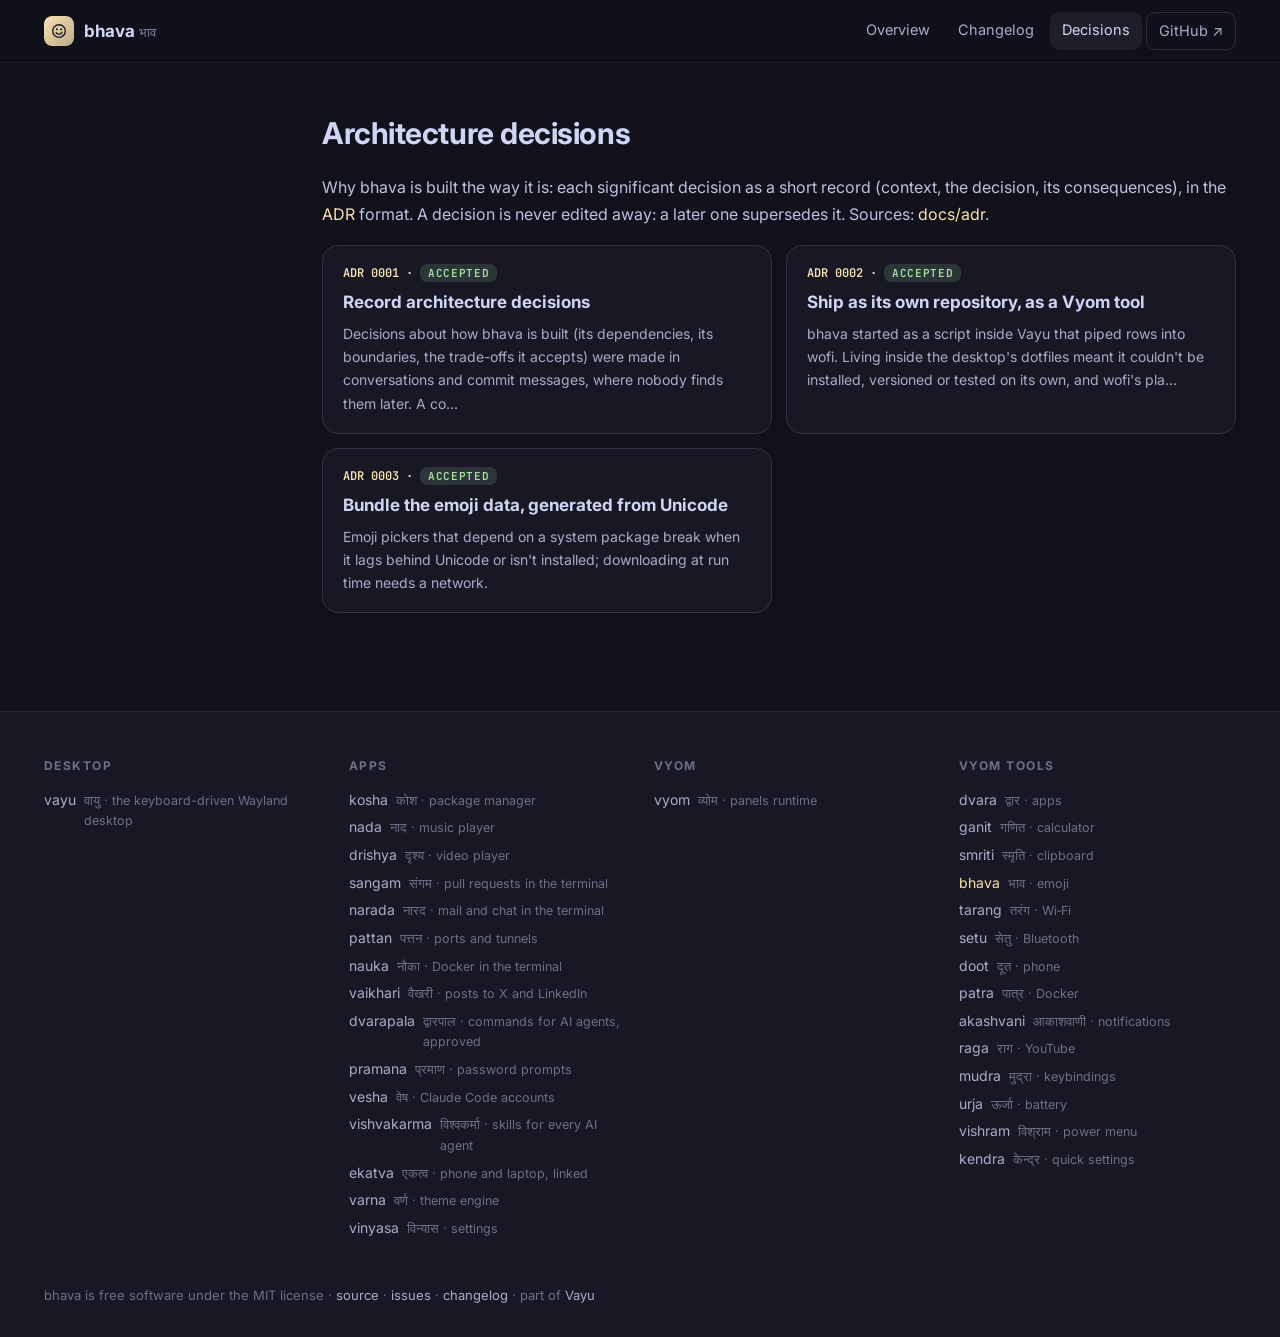
==== docs/adr/index.html @ 40c754b9 "New names for five tools: akashvani, vishvakarma, dvarapala, narada, vaikhari suchana is akashvani, " ====
<!doctype html>
<html lang="en">
<head>
<meta charset="utf-8">
<meta name="viewport" content="width=device-width, initial-scale=1">
<title>Decisions · bhava</title>
<meta name="description" content="Emoji picker: a grid with recents first, categories, skin tones, a big preview; types the emoji into the window you were in.">
<meta property="og:title" content="Decisions · bhava">
<meta property="og:description" content="Emoji picker: a grid with recents first, categories, skin tones, a big preview; types the emoji into the window you were in.">
<meta name="theme-color" content="#11111b">
<link rel="icon" href="../assets/logo.svg" type="image/svg+xml">
<link rel="preconnect" href="https://fonts.googleapis.com">
<link href="https://fonts.googleapis.com/css2?family=Inter:wght@400;500;600;700;800&family=JetBrains+Mono:wght@400;600&display=swap" rel="stylesheet">
<link rel="stylesheet" href="../assets/site.css">
<style>:root{--accent:#f9e2af;--glow:#f9e2af33}</style>
</head>
<body>
<header class="top"><div class="in">
<a class="brand" href="../index.html"><img src="../assets/logo.svg" alt=""><span>bhava <small>भाव</small></span></a>
<nav><a href="../index.html" class="">Overview</a><a href="../changelog.html" class="">Changelog</a><a href="../adr/index.html" class="on hide">Decisions</a><a class="gh" href="https://github.com/Theyashsawarkar/bhava">GitHub ↗</a></nav></div></header>

<div class="wrap"><aside class="toc"></aside><article>
<h2>Architecture decisions</h2><p>Why bhava is built the way it is: each significant decision as a short record (context, the decision, its consequences), in the <a href="https://cognitect.com/blog/2011/11/15/documenting-architecture-decisions">ADR</a> format. A decision is never edited away: a later one supersedes it. Sources: <a href="https://github.com/Theyashsawarkar/bhava/tree/main/docs/adr">docs/adr</a>.</p><div class="cards"><a class="card" href="0001-record-architecture-decisions.html"><div class="n">ADR 0001 · <span class="status accepted">Accepted</span></div><h3>Record architecture decisions</h3><p>Decisions about how bhava is built (its dependencies, its boundaries, the trade-offs it accepts) were made in conversations and commit messages, where nobody finds them later. A co…</p></a><a class="card" href="0002-own-repository-as-a-vyom-tool.html"><div class="n">ADR 0002 · <span class="status accepted">Accepted</span></div><h3>Ship as its own repository, as a Vyom tool</h3><p>bhava started as a script inside Vayu that piped rows into wofi. Living inside the desktop&#x27;s dotfiles meant it couldn&#x27;t be installed, versioned or tested on its own, and wofi&#x27;s pla…</p></a><a class="card" href="0003-bundled-emoji-data.html"><div class="n">ADR 0003 · <span class="status accepted">Accepted</span></div><h3>Bundle the emoji data, generated from Unicode</h3><p>Emoji pickers that depend on a system package break when it lags behind Unicode or isn&#x27;t installed; downloading at run time needs a network.</p></a></div>
</article></div>
<footer><div class="in"><div><h4>Desktop</h4><a href="https://theyashsawarkar.github.io/vayu/" class="">vayu <span>वायु · the keyboard-driven Wayland desktop</span></a></div><div><h4>Apps</h4><a href="https://theyashsawarkar.github.io/kosha/" class="">kosha <span>कोश · package manager</span></a><a href="https://theyashsawarkar.github.io/nada/" class="">nada <span>नाद · music player</span></a><a href="https://theyashsawarkar.github.io/drishya/" class="">drishya <span>दृश्य · video player</span></a><a href="https://theyashsawarkar.github.io/sangam/" class="">sangam <span>संगम · pull requests in the terminal</span></a><a href="https://theyashsawarkar.github.io/narada/" class="">narada <span>नारद · mail and chat in the terminal</span></a><a href="https://theyashsawarkar.github.io/pattan/" class="">pattan <span>पत्तन · ports and tunnels</span></a><a href="https://theyashsawarkar.github.io/nauka/" class="">nauka <span>नौका · Docker in the terminal</span></a><a href="https://theyashsawarkar.github.io/vaikhari/" class="">vaikhari <span>वैखरी · posts to X and LinkedIn</span></a><a href="https://theyashsawarkar.github.io/dvarapala/" class="">dvarapala <span>द्वारपाल · commands for AI agents, approved</span></a><a href="https://theyashsawarkar.github.io/pramana/" class="">pramana <span>प्रमाण · password prompts</span></a><a href="https://theyashsawarkar.github.io/vesha/" class="">vesha <span>वेष · Claude Code accounts</span></a><a href="https://theyashsawarkar.github.io/vishvakarma/" class="">vishvakarma <span>विश्वकर्मा · skills for every AI agent</span></a><a href="https://theyashsawarkar.github.io/ekatva/" class="">ekatva <span>एकत्व · phone and laptop, linked</span></a><a href="https://theyashsawarkar.github.io/varna/" class="">varna <span>वर्ण · theme engine</span></a><a href="https://theyashsawarkar.github.io/vinyasa/" class="">vinyasa <span>विन्यास · settings</span></a></div><div><h4>Vyom</h4><a href="https://theyashsawarkar.github.io/vyom/" class="">vyom <span>व्योम · panels runtime</span></a></div><div><h4>Vyom tools</h4><a href="https://theyashsawarkar.github.io/dvara/" class="">dvara <span>द्वार · apps</span></a><a href="https://theyashsawarkar.github.io/ganit/" class="">ganit <span>गणित · calculator</span></a><a href="https://theyashsawarkar.github.io/smriti/" class="">smriti <span>स्मृति · clipboard</span></a><a href="https://theyashsawarkar.github.io/bhava/" class="me">bhava <span>भाव · emoji</span></a><a href="https://theyashsawarkar.github.io/tarang/" class="">tarang <span>तरंग · Wi‑Fi</span></a><a href="https://theyashsawarkar.github.io/setu/" class="">setu <span>सेतु · Bluetooth</span></a><a href="https://theyashsawarkar.github.io/doot/" class="">doot <span>दूत · phone</span></a><a href="https://theyashsawarkar.github.io/patra/" class="">patra <span>पात्र · Docker</span></a><a href="https://theyashsawarkar.github.io/akashvani/" class="">akashvani <span>आकाशवाणी · notifications</span></a><a href="https://theyashsawarkar.github.io/raga/" class="">raga <span>राग · YouTube</span></a><a href="https://theyashsawarkar.github.io/mudra/" class="">mudra <span>मुद्रा · keybindings</span></a><a href="https://theyashsawarkar.github.io/urja/" class="">urja <span>ऊर्जा · battery</span></a><a href="https://theyashsawarkar.github.io/vishram/" class="">vishram <span>विश्राम · power menu</span></a><a href="https://theyashsawarkar.github.io/kendra/" class="">kendra <span>केन्द्र · quick settings</span></a></div></div>
<div class="bottom">bhava is free software under the MIT license · <a href="https://github.com/Theyashsawarkar/bhava">source</a> · <a href="https://github.com/Theyashsawarkar/bhava/issues">issues</a> · <a href="../changelog.html">changelog</a> · part of <a href="https://theyashsawarkar.github.io/vayu/">Vayu</a></div></footer>
<script>
document.querySelectorAll('pre.code').forEach(p=>{const b=document.createElement('button');b.className='copy';b.textContent='Copy';
b.onclick=()=>{navigator.clipboard.writeText(p.innerText.replace(/^Copy/,'')).then(()=>{b.textContent='Copied';setTimeout(()=>b.textContent='Copy',1200)})};p.appendChild(b)});
const links=[...document.querySelectorAll('.toc a')];if(links.length){const hs=links.map(a=>document.getElementById(a.hash.slice(1))).filter(Boolean);
const on=()=>{let cur=hs[0];for(const h of hs){if(h.getBoundingClientRect().top<120)cur=h}links.forEach(a=>a.classList.toggle('on',cur&&a.hash==='#'+cur.id))};
addEventListener('scroll',on,{passive:true});on()}
</script>
</body>
</html>
---- docs/assets/site.css ----
:root{--crust:#11111b;--mantle:#181825;--base:#1e1e2e;--s0:#313244;--s1:#45475a;--ov0:#6c7086;--ov1:#7f849c;
--sub0:#a6adc8;--sub1:#bac2de;--text:#cdd6f4;--mauve:#cba6f7;--green:#a6e3a1;--peach:#fab387;--red:#f38ba8;--blue:#89b4fa;
--ui:"Inter","Segoe UI",system-ui,sans-serif;--mono:"JetBrains Mono","JetBrainsMono Nerd Font",ui-monospace,monospace}
*{box-sizing:border-box}html{scroll-behavior:smooth;scroll-padding-top:76px}
body{margin:0;background:var(--crust);color:var(--text);font:16px/1.65 var(--ui);-webkit-font-smoothing:antialiased}
a{color:var(--accent);text-decoration:none}a:hover{text-decoration:underline}
code{font:.86em var(--mono);background:rgba(255,255,255,.06);border:1px solid rgba(255,255,255,.07);padding:.12em .4em;border-radius:6px;color:var(--sub1)}
img{max-width:100%;height:auto}
/* nav */
.top{position:sticky;top:0;z-index:20;backdrop-filter:blur(18px) saturate(1.4);-webkit-backdrop-filter:blur(18px) saturate(1.4);
background:rgba(17,17,27,.72);border-bottom:1px solid rgba(255,255,255,.06)}
.top .in{max-width:1240px;margin:0 auto;padding:12px 24px;display:flex;align-items:center;gap:22px}
.brand{display:flex;align-items:center;gap:10px;font-weight:700;font-size:17px;color:var(--text)}
.brand img{width:30px;height:30px;border-radius:8px}.brand small{font-weight:500;color:var(--ov1);font-size:13px}
.top nav{display:flex;gap:4px;margin-left:auto;flex-wrap:wrap}
.top nav a{color:var(--sub0);padding:6px 12px;border-radius:9px;font-size:14.5px}
.top nav a:hover,.top nav a.on{background:rgba(255,255,255,.06);color:var(--text);text-decoration:none}
.top nav a.gh{border:1px solid rgba(255,255,255,.12)}
/* hero */
.hero{position:relative;overflow:hidden;border-bottom:1px solid rgba(255,255,255,.05)}
.hero:before{content:"";position:absolute;inset:-40% -10% auto;height:640px;
background:radial-gradient(600px 300px at 20% 30%,var(--glow),transparent 70%),radial-gradient(500px 300px at 85% 10%,rgba(137,180,250,.18),transparent 70%);pointer-events:none}
.hero .in{position:relative;max-width:1240px;margin:0 auto;padding:72px 24px 56px;display:grid;grid-template-columns:minmax(0,1fr) auto;gap:40px;align-items:center}
.eyebrow{font:600 13px var(--mono);letter-spacing:.14em;text-transform:uppercase;color:var(--accent)}
.hero h1{font-size:clamp(40px,6vw,64px);line-height:1.04;margin:12px 0 6px;letter-spacing:-.03em}
.hero .sa{font-size:22px;color:var(--accent);margin-bottom:18px}.hero .sa span{color:var(--ov1)}
.hero p.lead{font-size:19px;color:var(--sub0);max-width:720px;margin:0 0 26px}
.cta{display:flex;gap:10px;flex-wrap:wrap}
.btn{display:inline-flex;align-items:center;gap:8px;padding:11px 18px;border-radius:12px;font-weight:600;font-size:15px;border:1px solid rgba(255,255,255,.12);color:var(--text);background:rgba(255,255,255,.04)}
.btn:hover{text-decoration:none;background:rgba(255,255,255,.08)}
.btn.primary{background:var(--accent);color:var(--crust);border-color:transparent}.btn.primary:hover{filter:brightness(1.06)}
.hero .logo{width:180px;height:180px;filter:drop-shadow(0 24px 48px var(--glow))}
.meta{display:flex;gap:18px;flex-wrap:wrap;margin-top:22px;color:var(--ov1);font-size:14px}.meta b{color:var(--sub1);font-weight:600}
/* layout */
.wrap{max-width:1240px;margin:0 auto;padding:40px 24px 80px;display:grid;grid-template-columns:230px minmax(0,1fr);gap:48px}
.toc{position:sticky;top:84px;align-self:start;max-height:calc(100vh - 100px);overflow:auto;font-size:14px;padding-right:6px}
.toc b{display:block;font-size:11.5px;letter-spacing:.12em;text-transform:uppercase;color:var(--ov0);margin:0 0 10px}
.toc a{display:block;color:var(--sub0);padding:4px 10px;border-left:2px solid var(--s0)}
.toc a.l3{padding-left:22px;font-size:13px;color:var(--ov1)}
.toc a:hover,.toc a.on{color:var(--text);border-left-color:var(--accent);text-decoration:none}
article{min-width:0}
article h2{font-size:30px;letter-spacing:-.015em;margin:56px 0 14px;padding-top:6px}
article h2:first-child{margin-top:0}
article h3{font-size:20px;margin:34px 0 10px}article h4{font-size:16px;margin:24px 0 8px;color:var(--sub1)}
article p,article li{color:var(--sub1)}
article .anchor{opacity:0;margin-left:-22px;width:22px;display:inline-block;color:var(--ov0)}
article h2:hover .anchor,article h3:hover .anchor{opacity:1;text-decoration:none}
article ul,article ol{padding-left:22px}article li{margin:5px 0}
article img{border-radius:14px;border:1px solid rgba(255,255,255,.07)}
article p[align=center]{text-align:center}article p[align=center] img{margin:6px 0}
article blockquote{margin:22px 0;padding:14px 20px;border-left:3px solid var(--accent);background:rgba(255,255,255,.03);border-radius:0 12px 12px 0}
article blockquote p{margin:0;color:var(--sub0);font-style:italic}
pre.code{position:relative;background:var(--mantle);border:1px solid var(--s0);border-radius:14px;padding:16px 18px;overflow:auto;font:13.5px/1.6 var(--mono);color:var(--sub1)}
pre.code code{background:none;border:0;padding:0;font-size:inherit;color:inherit}
pre.code .copy{position:absolute;top:8px;right:8px;font:600 11px var(--ui);padding:4px 9px;border-radius:7px;border:1px solid var(--s1);background:var(--base);color:var(--sub0);cursor:pointer;opacity:0;transition:.15s}
pre.code:hover .copy{opacity:1}
.table{overflow:auto;margin:16px 0;border:1px solid var(--s0);border-radius:14px}
table{border-collapse:collapse;width:100%;font-size:14.5px}
th{text-align:left;background:var(--mantle);color:var(--sub1);font-weight:600;padding:10px 14px;border-bottom:1px solid var(--s0)}
td{padding:9px 14px;border-bottom:1px solid rgba(49,50,68,.6);color:var(--sub1);vertical-align:top}tr:last-child td{border-bottom:0}
td code{white-space:nowrap}
/* changelog */
.release{position:relative;padding:0 0 8px 28px;border-left:2px solid var(--s0);margin-left:6px}
.release:before{content:"";position:absolute;left:-7px;top:10px;width:12px;height:12px;border-radius:50%;background:var(--accent);box-shadow:0 0 0 4px var(--crust)}
.release h2{margin-top:0;font-size:24px}.release h2 .date{font:500 14px var(--mono);color:var(--ov1);margin-left:10px}
.release .tag{font:600 12px var(--mono);padding:2px 8px;border-radius:7px;background:rgba(255,255,255,.06);color:var(--accent);margin-left:8px;vertical-align:3px}
/* adr */
.cards{display:grid;grid-template-columns:repeat(auto-fill,minmax(300px,1fr));gap:14px;margin:18px 0}
.card{display:block;background:var(--mantle);border:1px solid var(--s0);border-radius:16px;padding:18px 20px;color:var(--text)}
.card:hover{border-color:var(--accent);text-decoration:none;transform:translateY(-1px)}
.card .n{font:600 12px var(--mono);color:var(--accent)}.card h3{margin:6px 0 6px;font-size:17px}.card p{margin:0;color:var(--sub0);font-size:14px}
.status{display:inline-block;font:600 11px var(--mono);padding:2px 8px;border-radius:7px;background:rgba(166,227,161,.14);color:var(--green);text-transform:uppercase;letter-spacing:.06em}
.status.superseded,.status.deprecated{background:rgba(250,179,135,.14);color:var(--peach)}.status.proposed{background:rgba(137,180,250,.14);color:var(--blue)}
/* footer */
footer{border-top:1px solid rgba(255,255,255,.06);background:var(--mantle)}
footer .in{max-width:1240px;margin:0 auto;padding:44px 24px;display:grid;grid-template-columns:repeat(auto-fit,minmax(200px,1fr));gap:28px}
footer h4{margin:0 0 10px;font-size:12px;letter-spacing:.12em;text-transform:uppercase;color:var(--ov0)}
footer a{display:flex;gap:8px;align-items:baseline;color:var(--sub0);font-size:14px;padding:2px 0}footer a span{color:var(--ov0);font-size:12.5px}
footer a.me{color:var(--accent)}
footer .bottom{max-width:1240px;margin:0 auto;padding:0 24px 30px;color:var(--ov0);font-size:13px}
footer .bottom a{display:inline;padding:0;font-size:13px}
@media(max-width:900px){.wrap{grid-template-columns:1fr}.toc{display:none}.hero .in{grid-template-columns:1fr}.hero .logo{width:110px;height:110px;order:-1}
.top nav a:not(.gh){padding:6px 8px}}
@media(max-width:560px){.top nav a.hide{display:none}.hero .in{padding:44px 16px 36px}.wrap{padding:28px 16px 60px}}
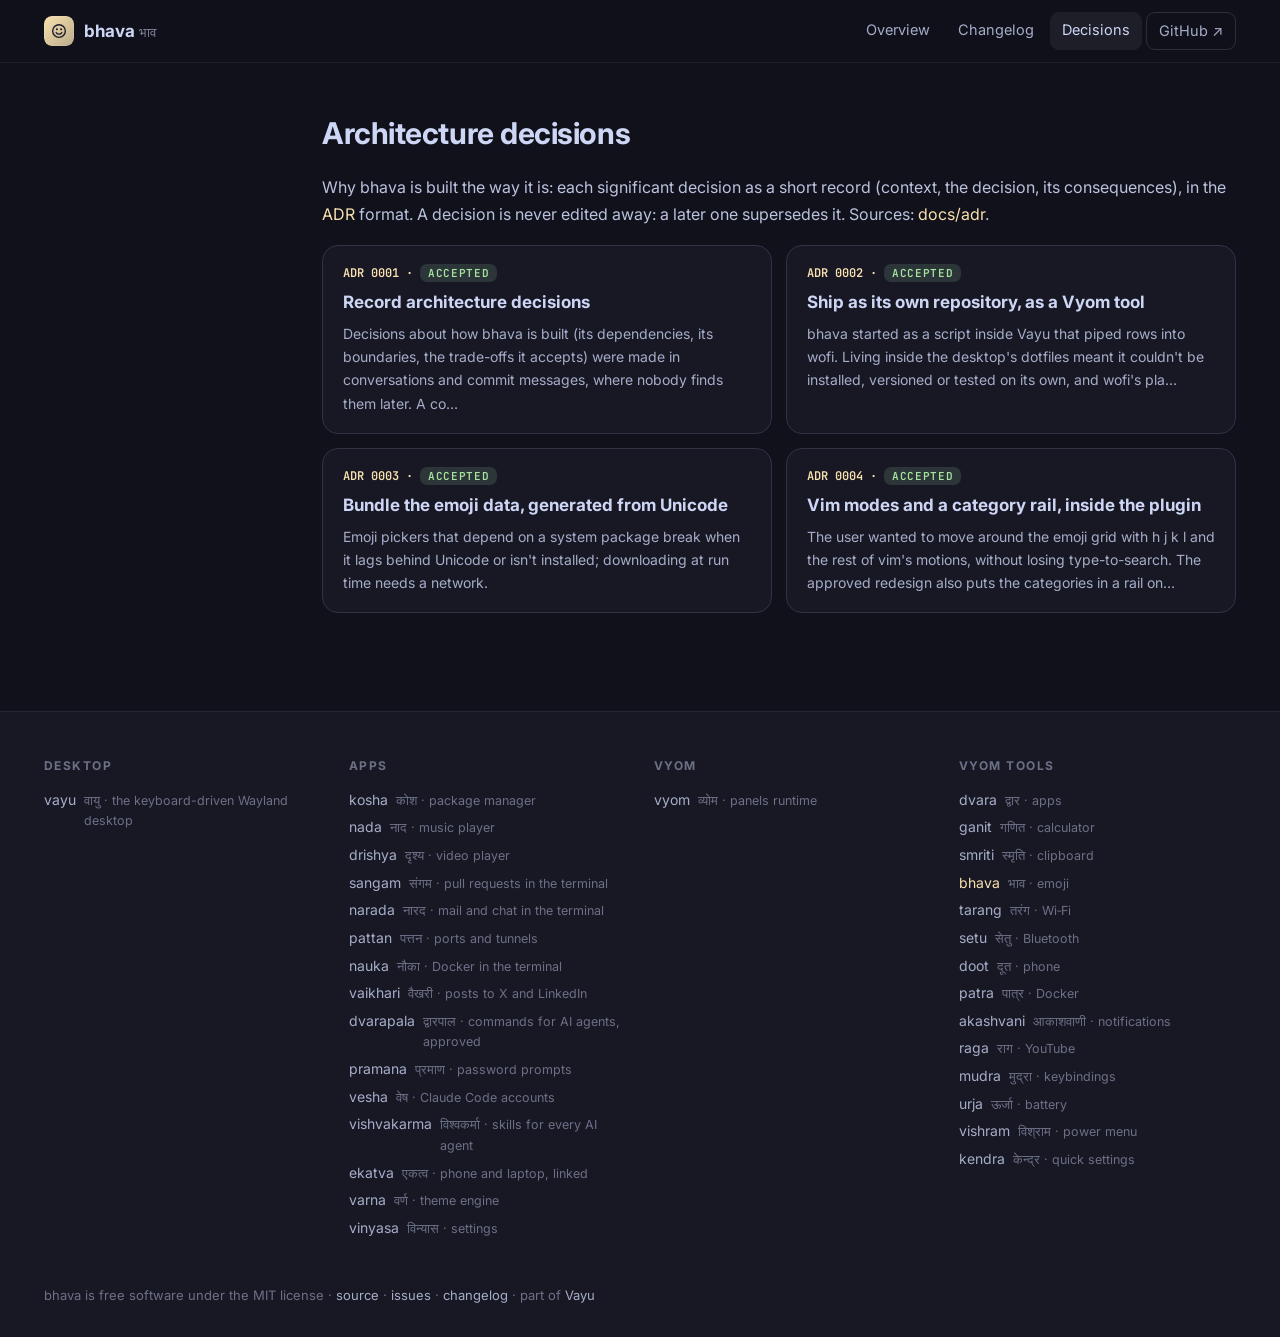
==== commit a6ad1ce7: "v0.3.0: vim modes, a category rail, skin tone per emoji INSERT types into the search; Esc goes to NO" ====
--- a/docs/adr/index.html
+++ b/docs/adr/index.html
@@ -4,9 +4,9 @@
 <meta charset="utf-8">
 <meta name="viewport" content="width=device-width, initial-scale=1">
 <title>Decisions · bhava</title>
-<meta name="description" content="Emoji picker: a grid with recents first, categories, skin tones, a big preview; types the emoji into the window you were in.">
+<meta name="description" content="Emoji picker: a grid with recents first, a category rail, skin tones per emoji, a big preview and vim keys; types the emoji into the window you were in.">
 <meta property="og:title" content="Decisions · bhava">
-<meta property="og:description" content="Emoji picker: a grid with recents first, categories, skin tones, a big preview; types the emoji into the window you were in.">
+<meta property="og:description" content="Emoji picker: a grid with recents first, a category rail, skin tones per emoji, a big preview and vim keys; types the emoji into the window you were in.">
 <meta name="theme-color" content="#11111b">
 <link rel="icon" href="../assets/logo.svg" type="image/svg+xml">
 <link rel="preconnect" href="https://fonts.googleapis.com">
@@ -20,7 +20,7 @@
 <nav><a href="../index.html" class="">Overview</a><a href="../changelog.html" class="">Changelog</a><a href="../adr/index.html" class="on hide">Decisions</a><a class="gh" href="https://github.com/Theyashsawarkar/bhava">GitHub ↗</a></nav></div></header>
 
 <div class="wrap"><aside class="toc"></aside><article>
-<h2>Architecture decisions</h2><p>Why bhava is built the way it is: each significant decision as a short record (context, the decision, its consequences), in the <a href="https://cognitect.com/blog/2011/11/15/documenting-architecture-decisions">ADR</a> format. A decision is never edited away: a later one supersedes it. Sources: <a href="https://github.com/Theyashsawarkar/bhava/tree/main/docs/adr">docs/adr</a>.</p><div class="cards"><a class="card" href="0001-record-architecture-decisions.html"><div class="n">ADR 0001 · <span class="status accepted">Accepted</span></div><h3>Record architecture decisions</h3><p>Decisions about how bhava is built (its dependencies, its boundaries, the trade-offs it accepts) were made in conversations and commit messages, where nobody finds them later. A co…</p></a><a class="card" href="0002-own-repository-as-a-vyom-tool.html"><div class="n">ADR 0002 · <span class="status accepted">Accepted</span></div><h3>Ship as its own repository, as a Vyom tool</h3><p>bhava started as a script inside Vayu that piped rows into wofi. Living inside the desktop&#x27;s dotfiles meant it couldn&#x27;t be installed, versioned or tested on its own, and wofi&#x27;s pla…</p></a><a class="card" href="0003-bundled-emoji-data.html"><div class="n">ADR 0003 · <span class="status accepted">Accepted</span></div><h3>Bundle the emoji data, generated from Unicode</h3><p>Emoji pickers that depend on a system package break when it lags behind Unicode or isn&#x27;t installed; downloading at run time needs a network.</p></a></div>
+<h2>Architecture decisions</h2><p>Why bhava is built the way it is: each significant decision as a short record (context, the decision, its consequences), in the <a href="https://cognitect.com/blog/2011/11/15/documenting-architecture-decisions">ADR</a> format. A decision is never edited away: a later one supersedes it. Sources: <a href="https://github.com/Theyashsawarkar/bhava/tree/main/docs/adr">docs/adr</a>.</p><div class="cards"><a class="card" href="0001-record-architecture-decisions.html"><div class="n">ADR 0001 · <span class="status accepted">Accepted</span></div><h3>Record architecture decisions</h3><p>Decisions about how bhava is built (its dependencies, its boundaries, the trade-offs it accepts) were made in conversations and commit messages, where nobody finds them later. A co…</p></a><a class="card" href="0002-own-repository-as-a-vyom-tool.html"><div class="n">ADR 0002 · <span class="status accepted">Accepted</span></div><h3>Ship as its own repository, as a Vyom tool</h3><p>bhava started as a script inside Vayu that piped rows into wofi. Living inside the desktop&#x27;s dotfiles meant it couldn&#x27;t be installed, versioned or tested on its own, and wofi&#x27;s pla…</p></a><a class="card" href="0003-bundled-emoji-data.html"><div class="n">ADR 0003 · <span class="status accepted">Accepted</span></div><h3>Bundle the emoji data, generated from Unicode</h3><p>Emoji pickers that depend on a system package break when it lags behind Unicode or isn&#x27;t installed; downloading at run time needs a network.</p></a><a class="card" href="0004-vim-modes-and-category-rail.html"><div class="n">ADR 0004 · <span class="status accepted">Accepted</span></div><h3>Vim modes and a category rail, inside the plugin</h3><p>The user wanted to move around the emoji grid with h j k l and the rest of vim&#x27;s motions, without losing type-to-search. The approved redesign also puts the categories in a rail on…</p></a></div>
 </article></div>
 <footer><div class="in"><div><h4>Desktop</h4><a href="https://theyashsawarkar.github.io/vayu/" class="">vayu <span>वायु · the keyboard-driven Wayland desktop</span></a></div><div><h4>Apps</h4><a href="https://theyashsawarkar.github.io/kosha/" class="">kosha <span>कोश · package manager</span></a><a href="https://theyashsawarkar.github.io/nada/" class="">nada <span>नाद · music player</span></a><a href="https://theyashsawarkar.github.io/drishya/" class="">drishya <span>दृश्य · video player</span></a><a href="https://theyashsawarkar.github.io/sangam/" class="">sangam <span>संगम · pull requests in the terminal</span></a><a href="https://theyashsawarkar.github.io/narada/" class="">narada <span>नारद · mail and chat in the terminal</span></a><a href="https://theyashsawarkar.github.io/pattan/" class="">pattan <span>पत्तन · ports and tunnels</span></a><a href="https://theyashsawarkar.github.io/nauka/" class="">nauka <span>नौका · Docker in the terminal</span></a><a href="https://theyashsawarkar.github.io/vaikhari/" class="">vaikhari <span>वैखरी · posts to X and LinkedIn</span></a><a href="https://theyashsawarkar.github.io/dvarapala/" class="">dvarapala <span>द्वारपाल · commands for AI agents, approved</span></a><a href="https://theyashsawarkar.github.io/pramana/" class="">pramana <span>प्रमाण · password prompts</span></a><a href="https://theyashsawarkar.github.io/vesha/" class="">vesha <span>वेष · Claude Code accounts</span></a><a href="https://theyashsawarkar.github.io/vishvakarma/" class="">vishvakarma <span>विश्वकर्मा · skills for every AI agent</span></a><a href="https://theyashsawarkar.github.io/ekatva/" class="">ekatva <span>एकत्व · phone and laptop, linked</span></a><a href="https://theyashsawarkar.github.io/varna/" class="">varna <span>वर्ण · theme engine</span></a><a href="https://theyashsawarkar.github.io/vinyasa/" class="">vinyasa <span>विन्यास · settings</span></a></div><div><h4>Vyom</h4><a href="https://theyashsawarkar.github.io/vyom/" class="">vyom <span>व्योम · panels runtime</span></a></div><div><h4>Vyom tools</h4><a href="https://theyashsawarkar.github.io/dvara/" class="">dvara <span>द्वार · apps</span></a><a href="https://theyashsawarkar.github.io/ganit/" class="">ganit <span>गणित · calculator</span></a><a href="https://theyashsawarkar.github.io/smriti/" class="">smriti <span>स्मृति · clipboard</span></a><a href="https://theyashsawarkar.github.io/bhava/" class="me">bhava <span>भाव · emoji</span></a><a href="https://theyashsawarkar.github.io/tarang/" class="">tarang <span>तरंग · Wi‑Fi</span></a><a href="https://theyashsawarkar.github.io/setu/" class="">setu <span>सेतु · Bluetooth</span></a><a href="https://theyashsawarkar.github.io/doot/" class="">doot <span>दूत · phone</span></a><a href="https://theyashsawarkar.github.io/patra/" class="">patra <span>पात्र · Docker</span></a><a href="https://theyashsawarkar.github.io/akashvani/" class="">akashvani <span>आकाशवाणी · notifications</span></a><a href="https://theyashsawarkar.github.io/raga/" class="">raga <span>राग · YouTube</span></a><a href="https://theyashsawarkar.github.io/mudra/" class="">mudra <span>मुद्रा · keybindings</span></a><a href="https://theyashsawarkar.github.io/urja/" class="">urja <span>ऊर्जा · battery</span></a><a href="https://theyashsawarkar.github.io/vishram/" class="">vishram <span>विश्राम · power menu</span></a><a href="https://theyashsawarkar.github.io/kendra/" class="">kendra <span>केन्द्र · quick settings</span></a></div></div>
 <div class="bottom">bhava is free software under the MIT license · <a href="https://github.com/Theyashsawarkar/bhava">source</a> · <a href="https://github.com/Theyashsawarkar/bhava/issues">issues</a> · <a href="../changelog.html">changelog</a> · part of <a href="https://theyashsawarkar.github.io/vayu/">Vayu</a></div></footer>
--- a/docs/assets/site.css
+++ b/docs/assets/site.css
@@ -24,6 +24,7 @@
 .eyebrow{font:600 13px var(--mono);letter-spacing:.14em;text-transform:uppercase;color:var(--accent)}
 .hero h1{font-size:clamp(40px,6vw,64px);line-height:1.04;margin:12px 0 6px;letter-spacing:-.03em}
 .hero .sa{font-size:22px;color:var(--accent);margin-bottom:18px}.hero .sa span{color:var(--ov1)}
+.hero .shloka{margin:0 0 26px;padding-left:16px;border-left:3px solid var(--accent);max-width:720px}.hero .shloka p{margin:0 0 6px;font-size:18px;line-height:1.6;color:var(--text)}.hero .shloka figcaption{font-size:14px;color:var(--sub0)}.hero .shloka cite{color:var(--ov1);font-style:normal;white-space:nowrap}
 .hero p.lead{font-size:19px;color:var(--sub0);max-width:720px;margin:0 0 26px}
 .cta{display:flex;gap:10px;flex-wrap:wrap}
 .btn{display:inline-flex;align-items:center;gap:8px;padding:11px 18px;border-radius:12px;font-weight:600;font-size:15px;border:1px solid rgba(255,255,255,.12);color:var(--text);background:rgba(255,255,255,.04)}
@@ -48,7 +49,7 @@
 article ul,article ol{padding-left:22px}article li{margin:5px 0}
 article img{border-radius:14px;border:1px solid rgba(255,255,255,.07)}
 article p[align=center]{text-align:center}article p[align=center] img{margin:6px 0}
-article blockquote{margin:22px 0;padding:14px 20px;border-left:3px solid var(--accent);background:rgba(255,255,255,.03);border-radius:0 12px 12px 0}
+article blockquote{margin:22px 0;padding:14px 20px;border-left:3px solid var(--accent);background:rgba(255,255,255,.03);border-radius:12px}
 article blockquote p{margin:0;color:var(--sub0);font-style:italic}
 pre.code{position:relative;background:var(--mantle);border:1px solid var(--s0);border-radius:14px;padding:16px 18px;overflow:auto;font:13.5px/1.6 var(--mono);color:var(--sub1)}
 pre.code code{background:none;border:0;padding:0;font-size:inherit;color:inherit}
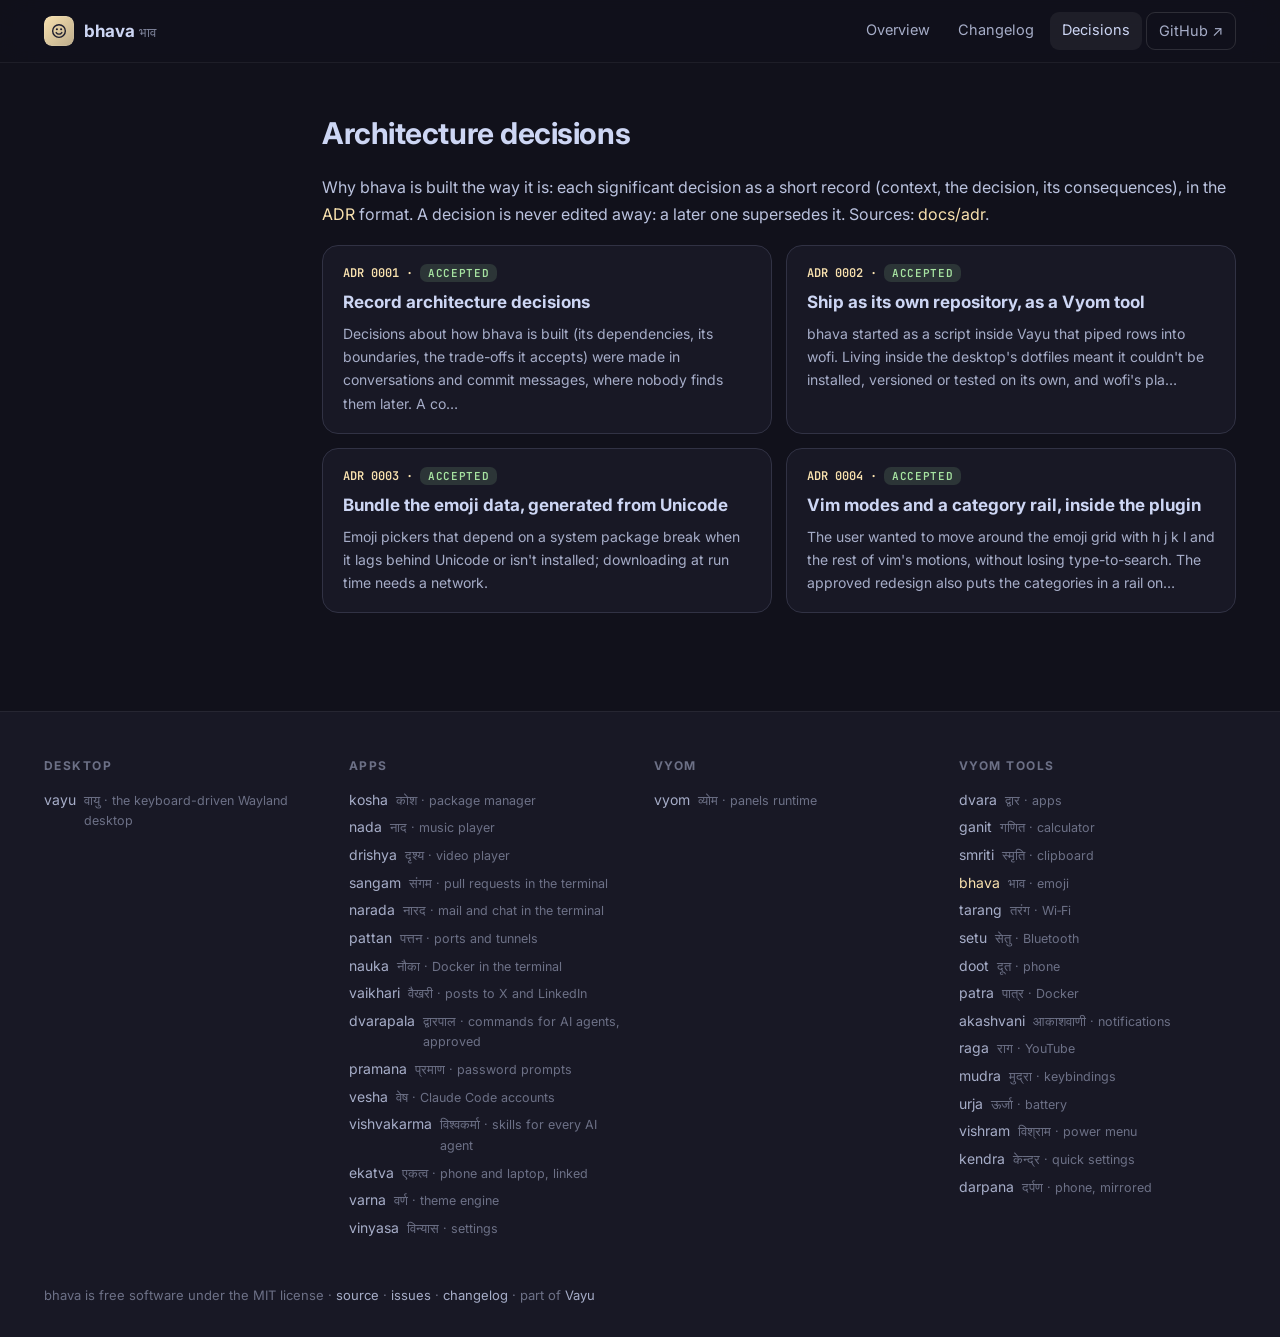
==== commit 9d6f8fa9: "Website: Darpaṇa joins the family list Co-Authored-By: Claude Opus 5.5 <noreply@anthropic.com>" ====
--- a/docs/adr/index.html
+++ b/docs/adr/index.html
@@ -22,7 +22,7 @@
 <div class="wrap"><aside class="toc"></aside><article>
 <h2>Architecture decisions</h2><p>Why bhava is built the way it is: each significant decision as a short record (context, the decision, its consequences), in the <a href="https://cognitect.com/blog/2011/11/15/documenting-architecture-decisions">ADR</a> format. A decision is never edited away: a later one supersedes it. Sources: <a href="https://github.com/Theyashsawarkar/bhava/tree/main/docs/adr">docs/adr</a>.</p><div class="cards"><a class="card" href="0001-record-architecture-decisions.html"><div class="n">ADR 0001 · <span class="status accepted">Accepted</span></div><h3>Record architecture decisions</h3><p>Decisions about how bhava is built (its dependencies, its boundaries, the trade-offs it accepts) were made in conversations and commit messages, where nobody finds them later. A co…</p></a><a class="card" href="0002-own-repository-as-a-vyom-tool.html"><div class="n">ADR 0002 · <span class="status accepted">Accepted</span></div><h3>Ship as its own repository, as a Vyom tool</h3><p>bhava started as a script inside Vayu that piped rows into wofi. Living inside the desktop&#x27;s dotfiles meant it couldn&#x27;t be installed, versioned or tested on its own, and wofi&#x27;s pla…</p></a><a class="card" href="0003-bundled-emoji-data.html"><div class="n">ADR 0003 · <span class="status accepted">Accepted</span></div><h3>Bundle the emoji data, generated from Unicode</h3><p>Emoji pickers that depend on a system package break when it lags behind Unicode or isn&#x27;t installed; downloading at run time needs a network.</p></a><a class="card" href="0004-vim-modes-and-category-rail.html"><div class="n">ADR 0004 · <span class="status accepted">Accepted</span></div><h3>Vim modes and a category rail, inside the plugin</h3><p>The user wanted to move around the emoji grid with h j k l and the rest of vim&#x27;s motions, without losing type-to-search. The approved redesign also puts the categories in a rail on…</p></a></div>
 </article></div>
-<footer><div class="in"><div><h4>Desktop</h4><a href="https://theyashsawarkar.github.io/vayu/" class="">vayu <span>वायु · the keyboard-driven Wayland desktop</span></a></div><div><h4>Apps</h4><a href="https://theyashsawarkar.github.io/kosha/" class="">kosha <span>कोश · package manager</span></a><a href="https://theyashsawarkar.github.io/nada/" class="">nada <span>नाद · music player</span></a><a href="https://theyashsawarkar.github.io/drishya/" class="">drishya <span>दृश्य · video player</span></a><a href="https://theyashsawarkar.github.io/sangam/" class="">sangam <span>संगम · pull requests in the terminal</span></a><a href="https://theyashsawarkar.github.io/narada/" class="">narada <span>नारद · mail and chat in the terminal</span></a><a href="https://theyashsawarkar.github.io/pattan/" class="">pattan <span>पत्तन · ports and tunnels</span></a><a href="https://theyashsawarkar.github.io/nauka/" class="">nauka <span>नौका · Docker in the terminal</span></a><a href="https://theyashsawarkar.github.io/vaikhari/" class="">vaikhari <span>वैखरी · posts to X and LinkedIn</span></a><a href="https://theyashsawarkar.github.io/dvarapala/" class="">dvarapala <span>द्वारपाल · commands for AI agents, approved</span></a><a href="https://theyashsawarkar.github.io/pramana/" class="">pramana <span>प्रमाण · password prompts</span></a><a href="https://theyashsawarkar.github.io/vesha/" class="">vesha <span>वेष · Claude Code accounts</span></a><a href="https://theyashsawarkar.github.io/vishvakarma/" class="">vishvakarma <span>विश्वकर्मा · skills for every AI agent</span></a><a href="https://theyashsawarkar.github.io/ekatva/" class="">ekatva <span>एकत्व · phone and laptop, linked</span></a><a href="https://theyashsawarkar.github.io/varna/" class="">varna <span>वर्ण · theme engine</span></a><a href="https://theyashsawarkar.github.io/vinyasa/" class="">vinyasa <span>विन्यास · settings</span></a></div><div><h4>Vyom</h4><a href="https://theyashsawarkar.github.io/vyom/" class="">vyom <span>व्योम · panels runtime</span></a></div><div><h4>Vyom tools</h4><a href="https://theyashsawarkar.github.io/dvara/" class="">dvara <span>द्वार · apps</span></a><a href="https://theyashsawarkar.github.io/ganit/" class="">ganit <span>गणित · calculator</span></a><a href="https://theyashsawarkar.github.io/smriti/" class="">smriti <span>स्मृति · clipboard</span></a><a href="https://theyashsawarkar.github.io/bhava/" class="me">bhava <span>भाव · emoji</span></a><a href="https://theyashsawarkar.github.io/tarang/" class="">tarang <span>तरंग · Wi‑Fi</span></a><a href="https://theyashsawarkar.github.io/setu/" class="">setu <span>सेतु · Bluetooth</span></a><a href="https://theyashsawarkar.github.io/doot/" class="">doot <span>दूत · phone</span></a><a href="https://theyashsawarkar.github.io/patra/" class="">patra <span>पात्र · Docker</span></a><a href="https://theyashsawarkar.github.io/akashvani/" class="">akashvani <span>आकाशवाणी · notifications</span></a><a href="https://theyashsawarkar.github.io/raga/" class="">raga <span>राग · YouTube</span></a><a href="https://theyashsawarkar.github.io/mudra/" class="">mudra <span>मुद्रा · keybindings</span></a><a href="https://theyashsawarkar.github.io/urja/" class="">urja <span>ऊर्जा · battery</span></a><a href="https://theyashsawarkar.github.io/vishram/" class="">vishram <span>विश्राम · power menu</span></a><a href="https://theyashsawarkar.github.io/kendra/" class="">kendra <span>केन्द्र · quick settings</span></a></div></div>
+<footer><div class="in"><div><h4>Desktop</h4><a href="https://theyashsawarkar.github.io/vayu/" class="">vayu <span>वायु · the keyboard-driven Wayland desktop</span></a></div><div><h4>Apps</h4><a href="https://theyashsawarkar.github.io/kosha/" class="">kosha <span>कोश · package manager</span></a><a href="https://theyashsawarkar.github.io/nada/" class="">nada <span>नाद · music player</span></a><a href="https://theyashsawarkar.github.io/drishya/" class="">drishya <span>दृश्य · video player</span></a><a href="https://theyashsawarkar.github.io/sangam/" class="">sangam <span>संगम · pull requests in the terminal</span></a><a href="https://theyashsawarkar.github.io/narada/" class="">narada <span>नारद · mail and chat in the terminal</span></a><a href="https://theyashsawarkar.github.io/pattan/" class="">pattan <span>पत्तन · ports and tunnels</span></a><a href="https://theyashsawarkar.github.io/nauka/" class="">nauka <span>नौका · Docker in the terminal</span></a><a href="https://theyashsawarkar.github.io/vaikhari/" class="">vaikhari <span>वैखरी · posts to X and LinkedIn</span></a><a href="https://theyashsawarkar.github.io/dvarapala/" class="">dvarapala <span>द्वारपाल · commands for AI agents, approved</span></a><a href="https://theyashsawarkar.github.io/pramana/" class="">pramana <span>प्रमाण · password prompts</span></a><a href="https://theyashsawarkar.github.io/vesha/" class="">vesha <span>वेष · Claude Code accounts</span></a><a href="https://theyashsawarkar.github.io/vishvakarma/" class="">vishvakarma <span>विश्वकर्मा · skills for every AI agent</span></a><a href="https://theyashsawarkar.github.io/ekatva/" class="">ekatva <span>एकत्व · phone and laptop, linked</span></a><a href="https://theyashsawarkar.github.io/varna/" class="">varna <span>वर्ण · theme engine</span></a><a href="https://theyashsawarkar.github.io/vinyasa/" class="">vinyasa <span>विन्यास · settings</span></a></div><div><h4>Vyom</h4><a href="https://theyashsawarkar.github.io/vyom/" class="">vyom <span>व्योम · panels runtime</span></a></div><div><h4>Vyom tools</h4><a href="https://theyashsawarkar.github.io/dvara/" class="">dvara <span>द्वार · apps</span></a><a href="https://theyashsawarkar.github.io/ganit/" class="">ganit <span>गणित · calculator</span></a><a href="https://theyashsawarkar.github.io/smriti/" class="">smriti <span>स्मृति · clipboard</span></a><a href="https://theyashsawarkar.github.io/bhava/" class="me">bhava <span>भाव · emoji</span></a><a href="https://theyashsawarkar.github.io/tarang/" class="">tarang <span>तरंग · Wi‑Fi</span></a><a href="https://theyashsawarkar.github.io/setu/" class="">setu <span>सेतु · Bluetooth</span></a><a href="https://theyashsawarkar.github.io/doot/" class="">doot <span>दूत · phone</span></a><a href="https://theyashsawarkar.github.io/patra/" class="">patra <span>पात्र · Docker</span></a><a href="https://theyashsawarkar.github.io/akashvani/" class="">akashvani <span>आकाशवाणी · notifications</span></a><a href="https://theyashsawarkar.github.io/raga/" class="">raga <span>राग · YouTube</span></a><a href="https://theyashsawarkar.github.io/mudra/" class="">mudra <span>मुद्रा · keybindings</span></a><a href="https://theyashsawarkar.github.io/urja/" class="">urja <span>ऊर्जा · battery</span></a><a href="https://theyashsawarkar.github.io/vishram/" class="">vishram <span>विश्राम · power menu</span></a><a href="https://theyashsawarkar.github.io/kendra/" class="">kendra <span>केन्द्र · quick settings</span></a><a href="https://theyashsawarkar.github.io/darpana/" class="">darpana <span>दर्पण · phone, mirrored</span></a></div></div>
 <div class="bottom">bhava is free software under the MIT license · <a href="https://github.com/Theyashsawarkar/bhava">source</a> · <a href="https://github.com/Theyashsawarkar/bhava/issues">issues</a> · <a href="../changelog.html">changelog</a> · part of <a href="https://theyashsawarkar.github.io/vayu/">Vayu</a></div></footer>
 <script>
 document.querySelectorAll('pre.code').forEach(p=>{const b=document.createElement('button');b.className='copy';b.textContent='Copy';
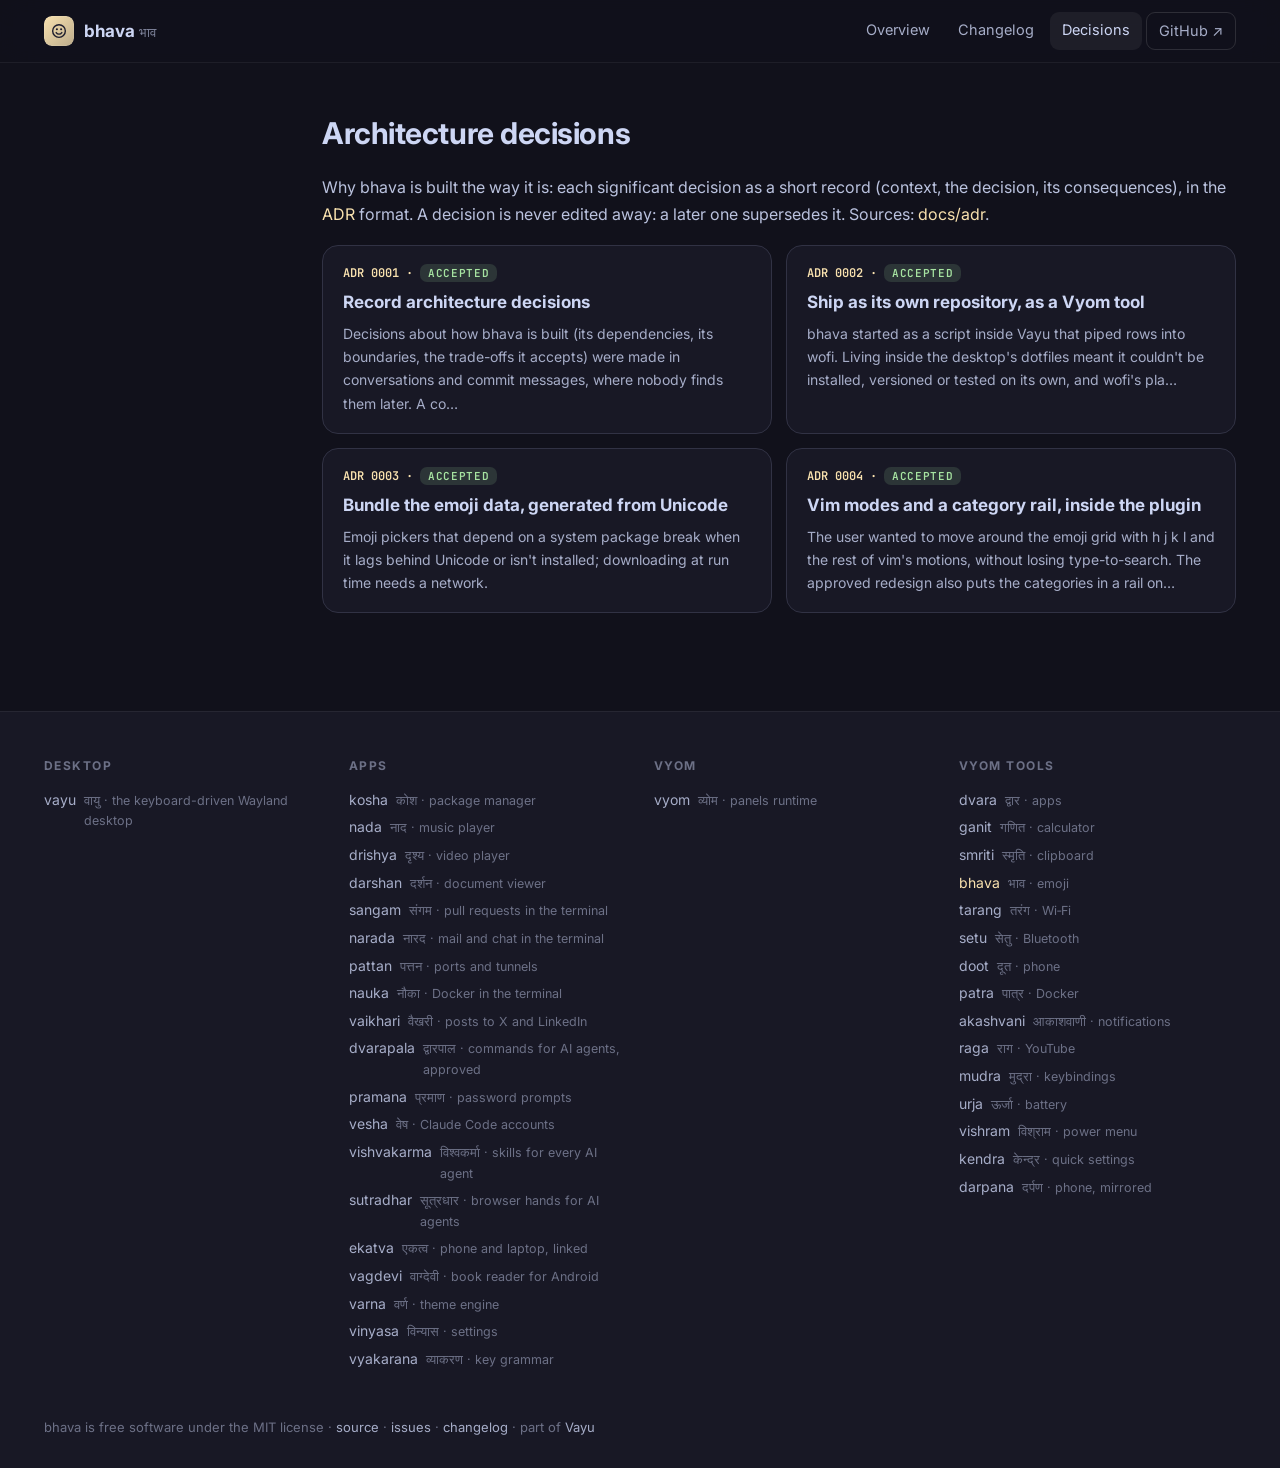
==== commit 867eeb8f: "The website moves to bhava.theyashsawarkar.dev Every Vayu tool's site now has its own address on the" ====
--- a/docs/adr/index.html
+++ b/docs/adr/index.html
@@ -22,8 +22,8 @@
 <div class="wrap"><aside class="toc"></aside><article>
 <h2>Architecture decisions</h2><p>Why bhava is built the way it is: each significant decision as a short record (context, the decision, its consequences), in the <a href="https://cognitect.com/blog/2011/11/15/documenting-architecture-decisions">ADR</a> format. A decision is never edited away: a later one supersedes it. Sources: <a href="https://github.com/Theyashsawarkar/bhava/tree/main/docs/adr">docs/adr</a>.</p><div class="cards"><a class="card" href="0001-record-architecture-decisions.html"><div class="n">ADR 0001 · <span class="status accepted">Accepted</span></div><h3>Record architecture decisions</h3><p>Decisions about how bhava is built (its dependencies, its boundaries, the trade-offs it accepts) were made in conversations and commit messages, where nobody finds them later. A co…</p></a><a class="card" href="0002-own-repository-as-a-vyom-tool.html"><div class="n">ADR 0002 · <span class="status accepted">Accepted</span></div><h3>Ship as its own repository, as a Vyom tool</h3><p>bhava started as a script inside Vayu that piped rows into wofi. Living inside the desktop&#x27;s dotfiles meant it couldn&#x27;t be installed, versioned or tested on its own, and wofi&#x27;s pla…</p></a><a class="card" href="0003-bundled-emoji-data.html"><div class="n">ADR 0003 · <span class="status accepted">Accepted</span></div><h3>Bundle the emoji data, generated from Unicode</h3><p>Emoji pickers that depend on a system package break when it lags behind Unicode or isn&#x27;t installed; downloading at run time needs a network.</p></a><a class="card" href="0004-vim-modes-and-category-rail.html"><div class="n">ADR 0004 · <span class="status accepted">Accepted</span></div><h3>Vim modes and a category rail, inside the plugin</h3><p>The user wanted to move around the emoji grid with h j k l and the rest of vim&#x27;s motions, without losing type-to-search. The approved redesign also puts the categories in a rail on…</p></a></div>
 </article></div>
-<footer><div class="in"><div><h4>Desktop</h4><a href="https://theyashsawarkar.github.io/vayu/" class="">vayu <span>वायु · the keyboard-driven Wayland desktop</span></a></div><div><h4>Apps</h4><a href="https://theyashsawarkar.github.io/kosha/" class="">kosha <span>कोश · package manager</span></a><a href="https://theyashsawarkar.github.io/nada/" class="">nada <span>नाद · music player</span></a><a href="https://theyashsawarkar.github.io/drishya/" class="">drishya <span>दृश्य · video player</span></a><a href="https://theyashsawarkar.github.io/sangam/" class="">sangam <span>संगम · pull requests in the terminal</span></a><a href="https://theyashsawarkar.github.io/narada/" class="">narada <span>नारद · mail and chat in the terminal</span></a><a href="https://theyashsawarkar.github.io/pattan/" class="">pattan <span>पत्तन · ports and tunnels</span></a><a href="https://theyashsawarkar.github.io/nauka/" class="">nauka <span>नौका · Docker in the terminal</span></a><a href="https://theyashsawarkar.github.io/vaikhari/" class="">vaikhari <span>वैखरी · posts to X and LinkedIn</span></a><a href="https://theyashsawarkar.github.io/dvarapala/" class="">dvarapala <span>द्वारपाल · commands for AI agents, approved</span></a><a href="https://theyashsawarkar.github.io/pramana/" class="">pramana <span>प्रमाण · password prompts</span></a><a href="https://theyashsawarkar.github.io/vesha/" class="">vesha <span>वेष · Claude Code accounts</span></a><a href="https://theyashsawarkar.github.io/vishvakarma/" class="">vishvakarma <span>विश्वकर्मा · skills for every AI agent</span></a><a href="https://theyashsawarkar.github.io/ekatva/" class="">ekatva <span>एकत्व · phone and laptop, linked</span></a><a href="https://theyashsawarkar.github.io/varna/" class="">varna <span>वर्ण · theme engine</span></a><a href="https://theyashsawarkar.github.io/vinyasa/" class="">vinyasa <span>विन्यास · settings</span></a></div><div><h4>Vyom</h4><a href="https://theyashsawarkar.github.io/vyom/" class="">vyom <span>व्योम · panels runtime</span></a></div><div><h4>Vyom tools</h4><a href="https://theyashsawarkar.github.io/dvara/" class="">dvara <span>द्वार · apps</span></a><a href="https://theyashsawarkar.github.io/ganit/" class="">ganit <span>गणित · calculator</span></a><a href="https://theyashsawarkar.github.io/smriti/" class="">smriti <span>स्मृति · clipboard</span></a><a href="https://theyashsawarkar.github.io/bhava/" class="me">bhava <span>भाव · emoji</span></a><a href="https://theyashsawarkar.github.io/tarang/" class="">tarang <span>तरंग · Wi‑Fi</span></a><a href="https://theyashsawarkar.github.io/setu/" class="">setu <span>सेतु · Bluetooth</span></a><a href="https://theyashsawarkar.github.io/doot/" class="">doot <span>दूत · phone</span></a><a href="https://theyashsawarkar.github.io/patra/" class="">patra <span>पात्र · Docker</span></a><a href="https://theyashsawarkar.github.io/akashvani/" class="">akashvani <span>आकाशवाणी · notifications</span></a><a href="https://theyashsawarkar.github.io/raga/" class="">raga <span>राग · YouTube</span></a><a href="https://theyashsawarkar.github.io/mudra/" class="">mudra <span>मुद्रा · keybindings</span></a><a href="https://theyashsawarkar.github.io/urja/" class="">urja <span>ऊर्जा · battery</span></a><a href="https://theyashsawarkar.github.io/vishram/" class="">vishram <span>विश्राम · power menu</span></a><a href="https://theyashsawarkar.github.io/kendra/" class="">kendra <span>केन्द्र · quick settings</span></a><a href="https://theyashsawarkar.github.io/darpana/" class="">darpana <span>दर्पण · phone, mirrored</span></a></div></div>
-<div class="bottom">bhava is free software under the MIT license · <a href="https://github.com/Theyashsawarkar/bhava">source</a> · <a href="https://github.com/Theyashsawarkar/bhava/issues">issues</a> · <a href="../changelog.html">changelog</a> · part of <a href="https://theyashsawarkar.github.io/vayu/">Vayu</a></div></footer>
+<footer><div class="in"><div><h4>Desktop</h4><a href="https://vayu.theyashsawarkar.dev/" class="">vayu <span>वायु · the keyboard-driven Wayland desktop</span></a></div><div><h4>Apps</h4><a href="https://kosha.theyashsawarkar.dev/" class="">kosha <span>कोश · package manager</span></a><a href="https://nada.theyashsawarkar.dev/" class="">nada <span>नाद · music player</span></a><a href="https://drishya.theyashsawarkar.dev/" class="">drishya <span>दृश्य · video player</span></a><a href="https://darshan.theyashsawarkar.dev/" class="">darshan <span>दर्शन · document viewer</span></a><a href="https://sangam.theyashsawarkar.dev/" class="">sangam <span>संगम · pull requests in the terminal</span></a><a href="https://narada.theyashsawarkar.dev/" class="">narada <span>नारद · mail and chat in the terminal</span></a><a href="https://pattan.theyashsawarkar.dev/" class="">pattan <span>पत्तन · ports and tunnels</span></a><a href="https://nauka.theyashsawarkar.dev/" class="">nauka <span>नौका · Docker in the terminal</span></a><a href="https://vaikhari.theyashsawarkar.dev/" class="">vaikhari <span>वैखरी · posts to X and LinkedIn</span></a><a href="https://dvarapala.theyashsawarkar.dev/" class="">dvarapala <span>द्वारपाल · commands for AI agents, approved</span></a><a href="https://pramana.theyashsawarkar.dev/" class="">pramana <span>प्रमाण · password prompts</span></a><a href="https://vesha.theyashsawarkar.dev/" class="">vesha <span>वेष · Claude Code accounts</span></a><a href="https://vishvakarma.theyashsawarkar.dev/" class="">vishvakarma <span>विश्वकर्मा · skills for every AI agent</span></a><a href="https://sutradhar.theyashsawarkar.dev/" class="">sutradhar <span>सूत्रधार · browser hands for AI agents</span></a><a href="https://ekatva.theyashsawarkar.dev/" class="">ekatva <span>एकत्व · phone and laptop, linked</span></a><a href="https://vagdevi.theyashsawarkar.dev/" class="">vagdevi <span>वाग्देवी · book reader for Android</span></a><a href="https://varna.theyashsawarkar.dev/" class="">varna <span>वर्ण · theme engine</span></a><a href="https://vinyasa.theyashsawarkar.dev/" class="">vinyasa <span>विन्यास · settings</span></a><a href="https://vyakarana.theyashsawarkar.dev/" class="">vyakarana <span>व्याकरण · key grammar</span></a></div><div><h4>Vyom</h4><a href="https://vyom.theyashsawarkar.dev/" class="">vyom <span>व्योम · panels runtime</span></a></div><div><h4>Vyom tools</h4><a href="https://dvara.theyashsawarkar.dev/" class="">dvara <span>द्वार · apps</span></a><a href="https://ganit.theyashsawarkar.dev/" class="">ganit <span>गणित · calculator</span></a><a href="https://smriti.theyashsawarkar.dev/" class="">smriti <span>स्मृति · clipboard</span></a><a href="https://bhava.theyashsawarkar.dev/" class="me">bhava <span>भाव · emoji</span></a><a href="https://tarang.theyashsawarkar.dev/" class="">tarang <span>तरंग · Wi‑Fi</span></a><a href="https://setu.theyashsawarkar.dev/" class="">setu <span>सेतु · Bluetooth</span></a><a href="https://doot.theyashsawarkar.dev/" class="">doot <span>दूत · phone</span></a><a href="https://patra.theyashsawarkar.dev/" class="">patra <span>पात्र · Docker</span></a><a href="https://akashvani.theyashsawarkar.dev/" class="">akashvani <span>आकाशवाणी · notifications</span></a><a href="https://raga.theyashsawarkar.dev/" class="">raga <span>राग · YouTube</span></a><a href="https://mudra.theyashsawarkar.dev/" class="">mudra <span>मुद्रा · keybindings</span></a><a href="https://urja.theyashsawarkar.dev/" class="">urja <span>ऊर्जा · battery</span></a><a href="https://vishram.theyashsawarkar.dev/" class="">vishram <span>विश्राम · power menu</span></a><a href="https://kendra.theyashsawarkar.dev/" class="">kendra <span>केन्द्र · quick settings</span></a><a href="https://darpana.theyashsawarkar.dev/" class="">darpana <span>दर्पण · phone, mirrored</span></a></div></div>
+<div class="bottom">bhava is free software under the MIT license · <a href="https://github.com/Theyashsawarkar/bhava">source</a> · <a href="https://github.com/Theyashsawarkar/bhava/issues">issues</a> · <a href="../changelog.html">changelog</a> · part of <a href="https://vayu.theyashsawarkar.dev/">Vayu</a></div></footer>
 <script>
 document.querySelectorAll('pre.code').forEach(p=>{const b=document.createElement('button');b.className='copy';b.textContent='Copy';
 b.onclick=()=>{navigator.clipboard.writeText(p.innerText.replace(/^Copy/,'')).then(()=>{b.textContent='Copied';setTimeout(()=>b.textContent='Copy',1200)})};p.appendChild(b)});
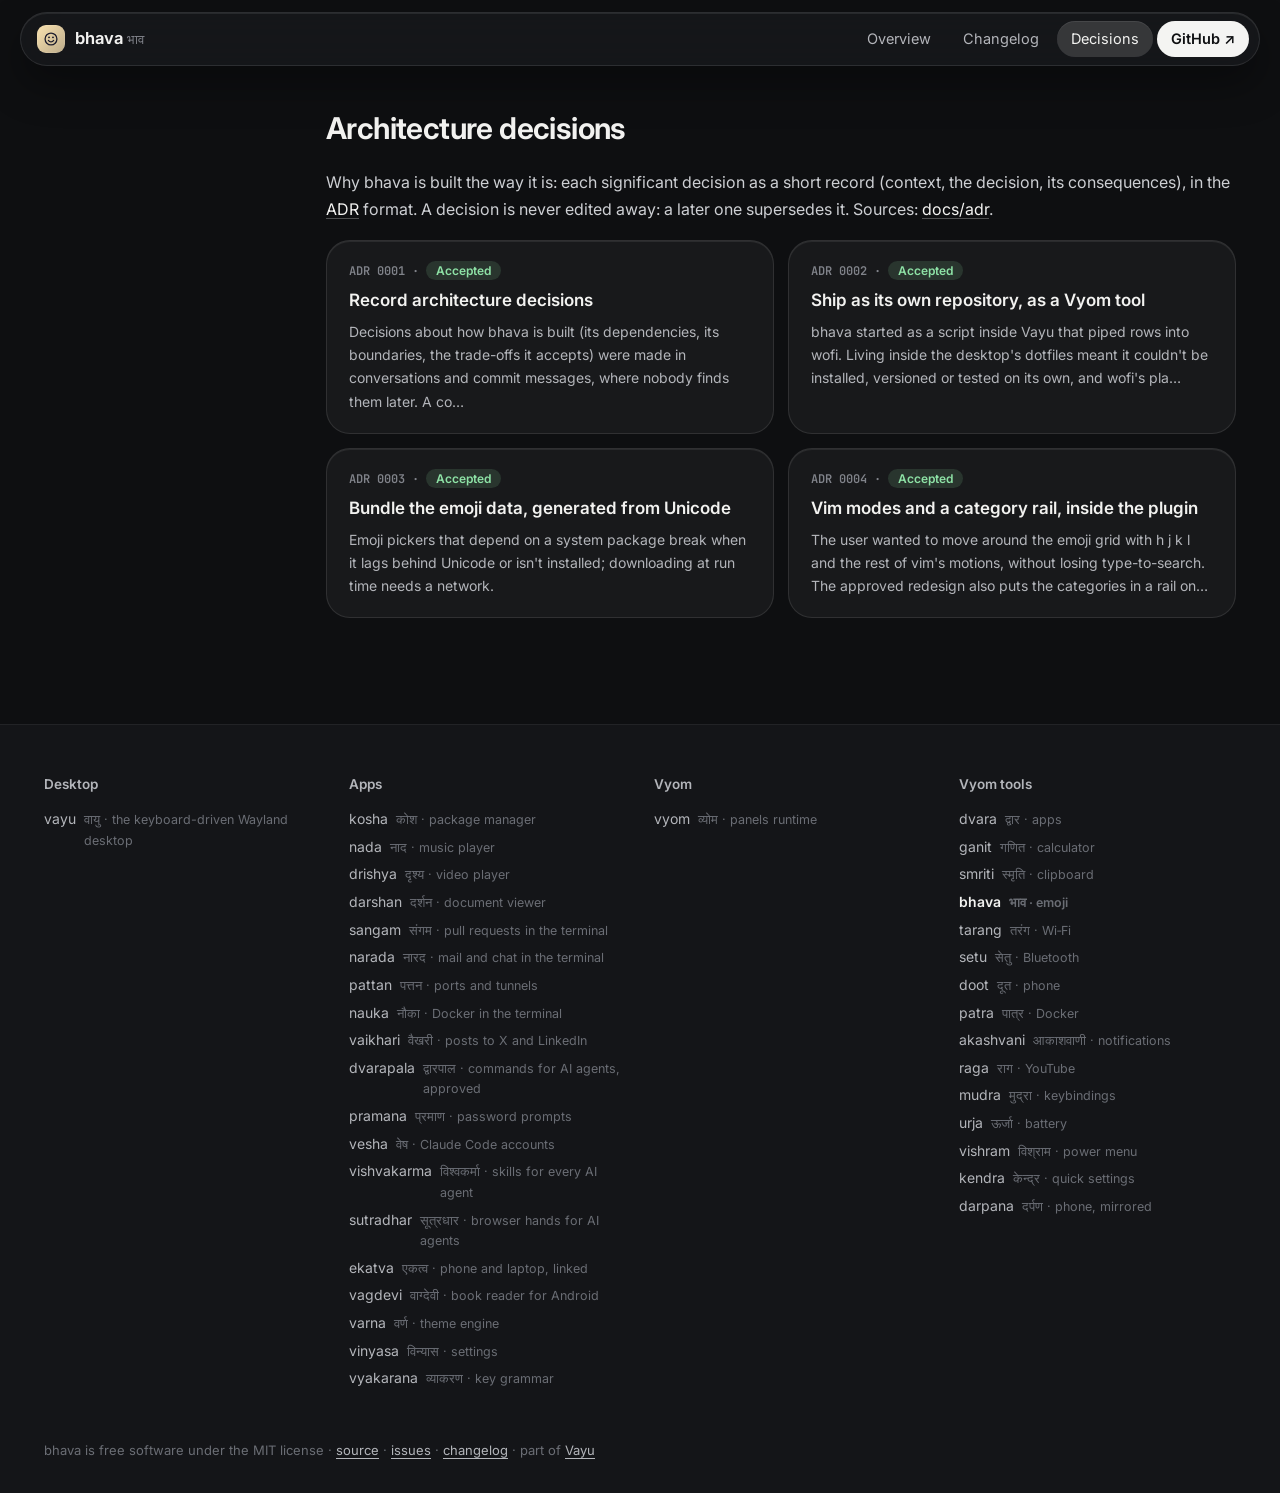
==== commit 3130fa36: "Spatial look: graphite glass, round shapes, colour only for meaning Co-Authored-By: Claude Opus 5.5 " ====
--- a/docs/adr/index.html
+++ b/docs/adr/index.html
@@ -7,12 +7,12 @@
 <meta name="description" content="Emoji picker: a grid with recents first, a category rail, skin tones per emoji, a big preview and vim keys; types the emoji into the window you were in.">
 <meta property="og:title" content="Decisions · bhava">
 <meta property="og:description" content="Emoji picker: a grid with recents first, a category rail, skin tones per emoji, a big preview and vim keys; types the emoji into the window you were in.">
-<meta name="theme-color" content="#11111b">
+<meta name="theme-color" content="#0e0f11">
 <link rel="icon" href="../assets/logo.svg" type="image/svg+xml">
 <link rel="preconnect" href="https://fonts.googleapis.com">
 <link href="https://fonts.googleapis.com/css2?family=Inter:wght@400;500;600;700;800&family=JetBrains+Mono:wght@400;600&display=swap" rel="stylesheet">
 <link rel="stylesheet" href="../assets/site.css">
-<style>:root{--accent:#f9e2af;--glow:#f9e2af33}</style>
+<style>:root{--tool:#f3d47f;--glow:#f3d47f2e}</style>
 </head>
 <body>
 <header class="top"><div class="in">
--- a/docs/assets/site.css
+++ b/docs/assets/site.css
@@ -1,85 +1,100 @@
-:root{--crust:#11111b;--mantle:#181825;--base:#1e1e2e;--s0:#313244;--s1:#45475a;--ov0:#6c7086;--ov1:#7f849c;
---sub0:#a6adc8;--sub1:#bac2de;--text:#cdd6f4;--mauve:#cba6f7;--green:#a6e3a1;--peach:#fab387;--red:#f38ba8;--blue:#89b4fa;
+/* Vayu's Spatial look: graphite glass that floats, very round, colour only
+   where it means something. The near-white accent is where you act (links,
+   the main button); the tool's own colour (--tool) is only its signature:
+   the logo's glow, the shloka's line, the release dots. */
+:root{--crust:#0e0f11;--mantle:#141518;--base:#1b1c20;--s0:#2a2c31;--s1:#3a3c42;--ov0:#6a6d74;--ov1:#80838a;
+--sub0:#b3b5ba;--sub1:#cdcfd3;--text:#f2f2f0;--accent:#f4f4f2;--green:#8ee2a6;--peach:#f7b07d;--red:#ff9389;--blue:#93c4ff;
+--glass:rgba(255,255,255,.045);--rim:rgba(255,255,255,.10);--lit:inset 0 1px 0 rgba(255,255,255,.08);
 --ui:"Inter","Segoe UI",system-ui,sans-serif;--mono:"JetBrains Mono","JetBrainsMono Nerd Font",ui-monospace,monospace}
-*{box-sizing:border-box}html{scroll-behavior:smooth;scroll-padding-top:76px}
+*{box-sizing:border-box}html{scroll-behavior:smooth;scroll-padding-top:96px}
 body{margin:0;background:var(--crust);color:var(--text);font:16px/1.65 var(--ui);-webkit-font-smoothing:antialiased}
-a{color:var(--accent);text-decoration:none}a:hover{text-decoration:underline}
-code{font:.86em var(--mono);background:rgba(255,255,255,.06);border:1px solid rgba(255,255,255,.07);padding:.12em .4em;border-radius:6px;color:var(--sub1)}
+a{color:var(--accent);text-decoration:underline;text-decoration-color:rgba(244,244,242,.28);text-underline-offset:3px}
+a:hover{text-decoration-color:var(--accent)}
+code{font:.86em var(--mono);background:rgba(255,255,255,.07);padding:.14em .45em;border-radius:7px;color:var(--sub1)}
 img{max-width:100%;height:auto}
-/* nav */
-.top{position:sticky;top:0;z-index:20;backdrop-filter:blur(18px) saturate(1.4);-webkit-backdrop-filter:blur(18px) saturate(1.4);
-background:rgba(17,17,27,.72);border-bottom:1px solid rgba(255,255,255,.06)}
-.top .in{max-width:1240px;margin:0 auto;padding:12px 24px;display:flex;align-items:center;gap:22px}
-.brand{display:flex;align-items:center;gap:10px;font-weight:700;font-size:17px;color:var(--text)}
-.brand img{width:30px;height:30px;border-radius:8px}.brand small{font-weight:500;color:var(--ov1);font-size:13px}
+:focus-visible{outline:2px solid var(--accent);outline-offset:3px;border-radius:8px}
+/* nav: a floating glass pill */
+.top{position:sticky;top:12px;z-index:20;padding:0 16px}
+.top .in{max-width:1240px;margin:0 auto;padding:8px 10px 8px 16px;display:flex;align-items:center;gap:22px;
+border-radius:999px;background:rgba(27,28,32,.62);border:1px solid var(--rim);box-shadow:var(--lit),0 18px 40px rgba(0,0,0,.35);
+backdrop-filter:blur(24px) saturate(1.5);-webkit-backdrop-filter:blur(24px) saturate(1.5)}
+.brand{display:flex;align-items:center;gap:10px;font-weight:650;font-size:16.5px;color:var(--text);text-decoration:none}
+.brand img{width:28px;height:28px;border-radius:9px}.brand small{font-weight:500;color:var(--ov1);font-size:13px}
 .top nav{display:flex;gap:4px;margin-left:auto;flex-wrap:wrap}
-.top nav a{color:var(--sub0);padding:6px 12px;border-radius:9px;font-size:14.5px}
-.top nav a:hover,.top nav a.on{background:rgba(255,255,255,.06);color:var(--text);text-decoration:none}
-.top nav a.gh{border:1px solid rgba(255,255,255,.12)}
-/* hero */
-.hero{position:relative;overflow:hidden;border-bottom:1px solid rgba(255,255,255,.05)}
-.hero:before{content:"";position:absolute;inset:-40% -10% auto;height:640px;
-background:radial-gradient(600px 300px at 20% 30%,var(--glow),transparent 70%),radial-gradient(500px 300px at 85% 10%,rgba(137,180,250,.18),transparent 70%);pointer-events:none}
-.hero .in{position:relative;max-width:1240px;margin:0 auto;padding:72px 24px 56px;display:grid;grid-template-columns:minmax(0,1fr) auto;gap:40px;align-items:center}
-.eyebrow{font:600 13px var(--mono);letter-spacing:.14em;text-transform:uppercase;color:var(--accent)}
-.hero h1{font-size:clamp(40px,6vw,64px);line-height:1.04;margin:12px 0 6px;letter-spacing:-.03em}
-.hero .sa{font-size:22px;color:var(--accent);margin-bottom:18px}.hero .sa span{color:var(--ov1)}
-.hero .shloka{margin:0 0 26px;padding-left:16px;border-left:3px solid var(--accent);max-width:720px}.hero .shloka p{margin:0 0 6px;font-size:18px;line-height:1.6;color:var(--text)}.hero .shloka figcaption{font-size:14px;color:var(--sub0)}.hero .shloka cite{color:var(--ov1);font-style:normal;white-space:nowrap}
-.hero p.lead{font-size:19px;color:var(--sub0);max-width:720px;margin:0 0 26px}
+.top nav a{color:var(--sub0);padding:6px 14px;border-radius:999px;font-size:14.5px;text-decoration:none}
+.top nav a:hover{background:rgba(255,255,255,.07);color:var(--text)}
+.top nav a.on{background:rgba(255,255,255,.14);color:var(--text);box-shadow:var(--lit)}
+.top nav a.gh{background:var(--accent);color:var(--crust);font-weight:600}.top nav a.gh:hover{background:#fff}
+/* hero: the tool's light in a dark room */
+.hero{position:relative;overflow:hidden;margin-top:-64px;padding-top:64px}
+.hero:before{content:"";position:absolute;inset:-30% -10% auto;height:720px;
+background:radial-gradient(640px 340px at 18% 32%,var(--glow),transparent 70%),radial-gradient(520px 300px at 86% 8%,rgba(255,255,255,.06),transparent 70%);pointer-events:none}
+.hero .in{position:relative;max-width:1240px;margin:0 auto;padding:84px 24px 60px;display:grid;grid-template-columns:minmax(0,1fr) auto;gap:48px;align-items:center}
+.eyebrow{display:inline-flex;align-items:center;gap:8px;font:500 13.5px var(--ui);color:var(--sub1);padding:5px 13px 5px 11px;border-radius:999px;
+background:var(--glass);border:1px solid var(--rim);box-shadow:var(--lit)}
+.eyebrow:before{content:"";width:7px;height:7px;border-radius:50%;background:var(--tool)}
+.hero h1{font-size:clamp(42px,6vw,68px);line-height:1.02;margin:18px 0 8px;letter-spacing:-.035em;font-weight:700}
+.hero .sa{font-size:22px;color:var(--sub1);margin-bottom:22px}.hero .sa span{color:var(--ov1)}
+.hero .shloka{margin:0 0 28px;padding:16px 20px;border-radius:22px;background:var(--glass);border:1px solid var(--rim);box-shadow:var(--lit),inset 3px 0 0 var(--tool);max-width:720px}
+.hero .shloka p{margin:0 0 6px;font-size:18px;line-height:1.6;color:var(--text)}.hero .shloka figcaption{font-size:14px;color:var(--sub0)}.hero .shloka cite{color:var(--ov1);font-style:normal;white-space:nowrap}
+.hero p.lead{font-size:19px;color:var(--sub0);max-width:680px;margin:0 0 28px}
 .cta{display:flex;gap:10px;flex-wrap:wrap}
-.btn{display:inline-flex;align-items:center;gap:8px;padding:11px 18px;border-radius:12px;font-weight:600;font-size:15px;border:1px solid rgba(255,255,255,.12);color:var(--text);background:rgba(255,255,255,.04)}
-.btn:hover{text-decoration:none;background:rgba(255,255,255,.08)}
-.btn.primary{background:var(--accent);color:var(--crust);border-color:transparent}.btn.primary:hover{filter:brightness(1.06)}
-.hero .logo{width:180px;height:180px;filter:drop-shadow(0 24px 48px var(--glow))}
-.meta{display:flex;gap:18px;flex-wrap:wrap;margin-top:22px;color:var(--ov1);font-size:14px}.meta b{color:var(--sub1);font-weight:600}
+.btn{display:inline-flex;align-items:center;gap:8px;padding:11px 20px;border-radius:999px;font-weight:600;font-size:15px;color:var(--text);
+background:rgba(255,255,255,.07);border:1px solid var(--rim);box-shadow:var(--lit);text-decoration:none}
+.btn:hover{background:rgba(255,255,255,.12)}
+.btn.primary{background:var(--accent);color:var(--crust);border-color:transparent;box-shadow:none}.btn.primary:hover{background:#fff}
+.hero .logo{width:184px;height:184px;filter:drop-shadow(0 28px 56px var(--glow))}
+.meta{display:flex;gap:18px;flex-wrap:wrap;margin-top:24px;color:var(--ov1);font-size:14px}.meta b{color:var(--sub1);font-weight:600}
 /* layout */
-.wrap{max-width:1240px;margin:0 auto;padding:40px 24px 80px;display:grid;grid-template-columns:230px minmax(0,1fr);gap:48px}
-.toc{position:sticky;top:84px;align-self:start;max-height:calc(100vh - 100px);overflow:auto;font-size:14px;padding-right:6px}
-.toc b{display:block;font-size:11.5px;letter-spacing:.12em;text-transform:uppercase;color:var(--ov0);margin:0 0 10px}
-.toc a{display:block;color:var(--sub0);padding:4px 10px;border-left:2px solid var(--s0)}
-.toc a.l3{padding-left:22px;font-size:13px;color:var(--ov1)}
-.toc a:hover,.toc a.on{color:var(--text);border-left-color:var(--accent);text-decoration:none}
+.wrap{max-width:1240px;margin:0 auto;padding:44px 24px 88px;display:grid;grid-template-columns:230px minmax(0,1fr);gap:52px}
+.toc{position:sticky;top:96px;align-self:start;max-height:calc(100vh - 116px);overflow:auto;font-size:14px;padding-right:6px}
+.toc b{display:block;font-size:13px;font-weight:600;color:var(--ov1);margin:0 0 10px 12px}
+.toc a{display:block;color:var(--sub0);padding:5px 12px;border-radius:12px;text-decoration:none}
+.toc a.l3{padding-left:24px;font-size:13px;color:var(--ov1)}
+.toc a:hover{color:var(--text);background:rgba(255,255,255,.04)}
+.toc a.on{color:var(--text);background:rgba(255,255,255,.09);box-shadow:var(--lit)}
 article{min-width:0}
-article h2{font-size:30px;letter-spacing:-.015em;margin:56px 0 14px;padding-top:6px}
+article h2{font-size:30px;letter-spacing:-.02em;margin:60px 0 14px;padding-top:6px;font-weight:650}
 article h2:first-child{margin-top:0}
-article h3{font-size:20px;margin:34px 0 10px}article h4{font-size:16px;margin:24px 0 8px;color:var(--sub1)}
+article h3{font-size:20px;margin:34px 0 10px;font-weight:600}article h4{font-size:16px;margin:24px 0 8px;color:var(--sub1)}
 article p,article li{color:var(--sub1)}
-article .anchor{opacity:0;margin-left:-22px;width:22px;display:inline-block;color:var(--ov0)}
-article h2:hover .anchor,article h3:hover .anchor{opacity:1;text-decoration:none}
+article .anchor{opacity:0;margin-left:-22px;width:22px;display:inline-block;color:var(--ov0);text-decoration:none}
+article h2:hover .anchor,article h3:hover .anchor{opacity:1}
 article ul,article ol{padding-left:22px}article li{margin:5px 0}
-article img{border-radius:14px;border:1px solid rgba(255,255,255,.07)}
+article img{border-radius:22px;border:1px solid var(--rim);box-shadow:0 24px 60px rgba(0,0,0,.35)}
 article p[align=center]{text-align:center}article p[align=center] img{margin:6px 0}
-article blockquote{margin:22px 0;padding:14px 20px;border-left:3px solid var(--accent);background:rgba(255,255,255,.03);border-radius:12px}
-article blockquote p{margin:0;color:var(--sub0);font-style:italic}
-pre.code{position:relative;background:var(--mantle);border:1px solid var(--s0);border-radius:14px;padding:16px 18px;overflow:auto;font:13.5px/1.6 var(--mono);color:var(--sub1)}
-pre.code code{background:none;border:0;padding:0;font-size:inherit;color:inherit}
-pre.code .copy{position:absolute;top:8px;right:8px;font:600 11px var(--ui);padding:4px 9px;border-radius:7px;border:1px solid var(--s1);background:var(--base);color:var(--sub0);cursor:pointer;opacity:0;transition:.15s}
-pre.code:hover .copy{opacity:1}
-.table{overflow:auto;margin:16px 0;border:1px solid var(--s0);border-radius:14px}
+article blockquote{margin:22px 0;padding:16px 22px;background:var(--glass);border:1px solid var(--rim);box-shadow:var(--lit);border-radius:22px}
+article blockquote p{margin:0;color:var(--sub0)}
+pre.code{position:relative;background:rgba(0,0,0,.28);border:1px solid var(--rim);box-shadow:var(--lit);border-radius:20px;padding:18px 20px;overflow:auto;font:13.5px/1.65 var(--mono);color:var(--sub1)}
+pre.code code{background:none;padding:0;font-size:inherit;color:inherit}
+pre.code .copy{position:absolute;top:10px;right:10px;font:600 12px var(--ui);padding:5px 12px;border-radius:999px;border:0;background:rgba(255,255,255,.1);color:var(--text);cursor:pointer;opacity:0;transition:opacity .15s}
+pre.code:hover .copy,pre.code .copy:focus-visible{opacity:1}
+.table{overflow:auto;margin:16px 0;border:1px solid var(--rim);border-radius:20px;background:var(--glass);box-shadow:var(--lit)}
 table{border-collapse:collapse;width:100%;font-size:14.5px}
-th{text-align:left;background:var(--mantle);color:var(--sub1);font-weight:600;padding:10px 14px;border-bottom:1px solid var(--s0)}
-td{padding:9px 14px;border-bottom:1px solid rgba(49,50,68,.6);color:var(--sub1);vertical-align:top}tr:last-child td{border-bottom:0}
+th{text-align:left;color:var(--sub1);font-weight:600;padding:11px 16px;border-bottom:1px solid var(--rim);background:rgba(255,255,255,.03)}
+td{padding:10px 16px;border-bottom:1px solid rgba(255,255,255,.06);color:var(--sub1);vertical-align:top}tr:last-child td{border-bottom:0}
 td code{white-space:nowrap}
 /* changelog */
-.release{position:relative;padding:0 0 8px 28px;border-left:2px solid var(--s0);margin-left:6px}
-.release:before{content:"";position:absolute;left:-7px;top:10px;width:12px;height:12px;border-radius:50%;background:var(--accent);box-shadow:0 0 0 4px var(--crust)}
+.release{position:relative;padding:0 0 10px 30px;border-left:1px solid var(--s1);margin-left:6px}
+.release:before{content:"";position:absolute;left:-6px;top:11px;width:11px;height:11px;border-radius:50%;background:var(--tool);box-shadow:0 0 0 4px var(--crust)}
 .release h2{margin-top:0;font-size:24px}.release h2 .date{font:500 14px var(--mono);color:var(--ov1);margin-left:10px}
-.release .tag{font:600 12px var(--mono);padding:2px 8px;border-radius:7px;background:rgba(255,255,255,.06);color:var(--accent);margin-left:8px;vertical-align:3px}
+.release .tag{font:600 12px var(--mono);padding:2px 10px;border-radius:999px;background:rgba(255,255,255,.08);color:var(--text);margin-left:8px;vertical-align:3px}
 /* adr */
 .cards{display:grid;grid-template-columns:repeat(auto-fill,minmax(300px,1fr));gap:14px;margin:18px 0}
-.card{display:block;background:var(--mantle);border:1px solid var(--s0);border-radius:16px;padding:18px 20px;color:var(--text)}
-.card:hover{border-color:var(--accent);text-decoration:none;transform:translateY(-1px)}
-.card .n{font:600 12px var(--mono);color:var(--accent)}.card h3{margin:6px 0 6px;font-size:17px}.card p{margin:0;color:var(--sub0);font-size:14px}
-.status{display:inline-block;font:600 11px var(--mono);padding:2px 8px;border-radius:7px;background:rgba(166,227,161,.14);color:var(--green);text-transform:uppercase;letter-spacing:.06em}
-.status.superseded,.status.deprecated{background:rgba(250,179,135,.14);color:var(--peach)}.status.proposed{background:rgba(137,180,250,.14);color:var(--blue)}
+.card{display:block;background:var(--glass);border:1px solid var(--rim);box-shadow:var(--lit);border-radius:24px;padding:20px 22px;color:var(--text);text-decoration:none;transition:background .15s,border-color .15s}
+.card:hover{background:rgba(255,255,255,.075);border-color:rgba(255,255,255,.2)}
+.card .n{font:600 12px var(--mono);color:var(--ov1)}.card h3{margin:6px 0 6px;font-size:17px}.card p{margin:0;color:var(--sub0);font-size:14px}
+.status{display:inline-block;font:600 12px var(--ui);padding:2px 10px;border-radius:999px;background:rgba(142,226,166,.14);color:var(--green)}
+.status.superseded,.status.deprecated{background:rgba(247,176,125,.14);color:var(--peach)}.status.proposed{background:rgba(147,196,255,.14);color:var(--blue)}
 /* footer */
 footer{border-top:1px solid rgba(255,255,255,.06);background:var(--mantle)}
-footer .in{max-width:1240px;margin:0 auto;padding:44px 24px;display:grid;grid-template-columns:repeat(auto-fit,minmax(200px,1fr));gap:28px}
-footer h4{margin:0 0 10px;font-size:12px;letter-spacing:.12em;text-transform:uppercase;color:var(--ov0)}
-footer a{display:flex;gap:8px;align-items:baseline;color:var(--sub0);font-size:14px;padding:2px 0}footer a span{color:var(--ov0);font-size:12.5px}
-footer a.me{color:var(--accent)}
-footer .bottom{max-width:1240px;margin:0 auto;padding:0 24px 30px;color:var(--ov0);font-size:13px}
-footer .bottom a{display:inline;padding:0;font-size:13px}
-@media(max-width:900px){.wrap{grid-template-columns:1fr}.toc{display:none}.hero .in{grid-template-columns:1fr}.hero .logo{width:110px;height:110px;order:-1}
-.top nav a:not(.gh){padding:6px 8px}}
-@media(max-width:560px){.top nav a.hide{display:none}.hero .in{padding:44px 16px 36px}.wrap{padding:28px 16px 60px}}+footer .in{max-width:1240px;margin:0 auto;padding:48px 24px;display:grid;grid-template-columns:repeat(auto-fit,minmax(200px,1fr));gap:28px}
+footer h4{margin:0 0 10px;font-size:13.5px;font-weight:600;color:var(--sub0)}
+footer a{display:flex;gap:8px;align-items:baseline;color:var(--sub0);font-size:14px;padding:2px 0;text-decoration:none}footer a:hover{color:var(--text)}footer a span{color:var(--ov0);font-size:12.5px}
+footer a.me{color:var(--text);font-weight:600}
+footer .bottom{max-width:1240px;margin:0 auto;padding:0 24px 32px;color:var(--ov0);font-size:13px}
+footer .bottom a{display:inline;padding:0;font-size:13px;text-decoration:underline}
+@media(max-width:900px){.wrap{grid-template-columns:1fr}.toc{display:none}.hero .in{grid-template-columns:1fr}.hero .logo{width:112px;height:112px;order:-1}
+.top nav a:not(.gh){padding:6px 9px}}
+@media(max-width:560px){.top{padding:0 10px}.top .in{gap:10px;padding-left:12px}.brand small{display:none}.top nav a.hide{display:none}.hero .in{padding:52px 16px 36px}.wrap{padding:28px 16px 64px}}
+@media(prefers-reduced-motion:reduce){html{scroll-behavior:auto}*{transition:none!important}}
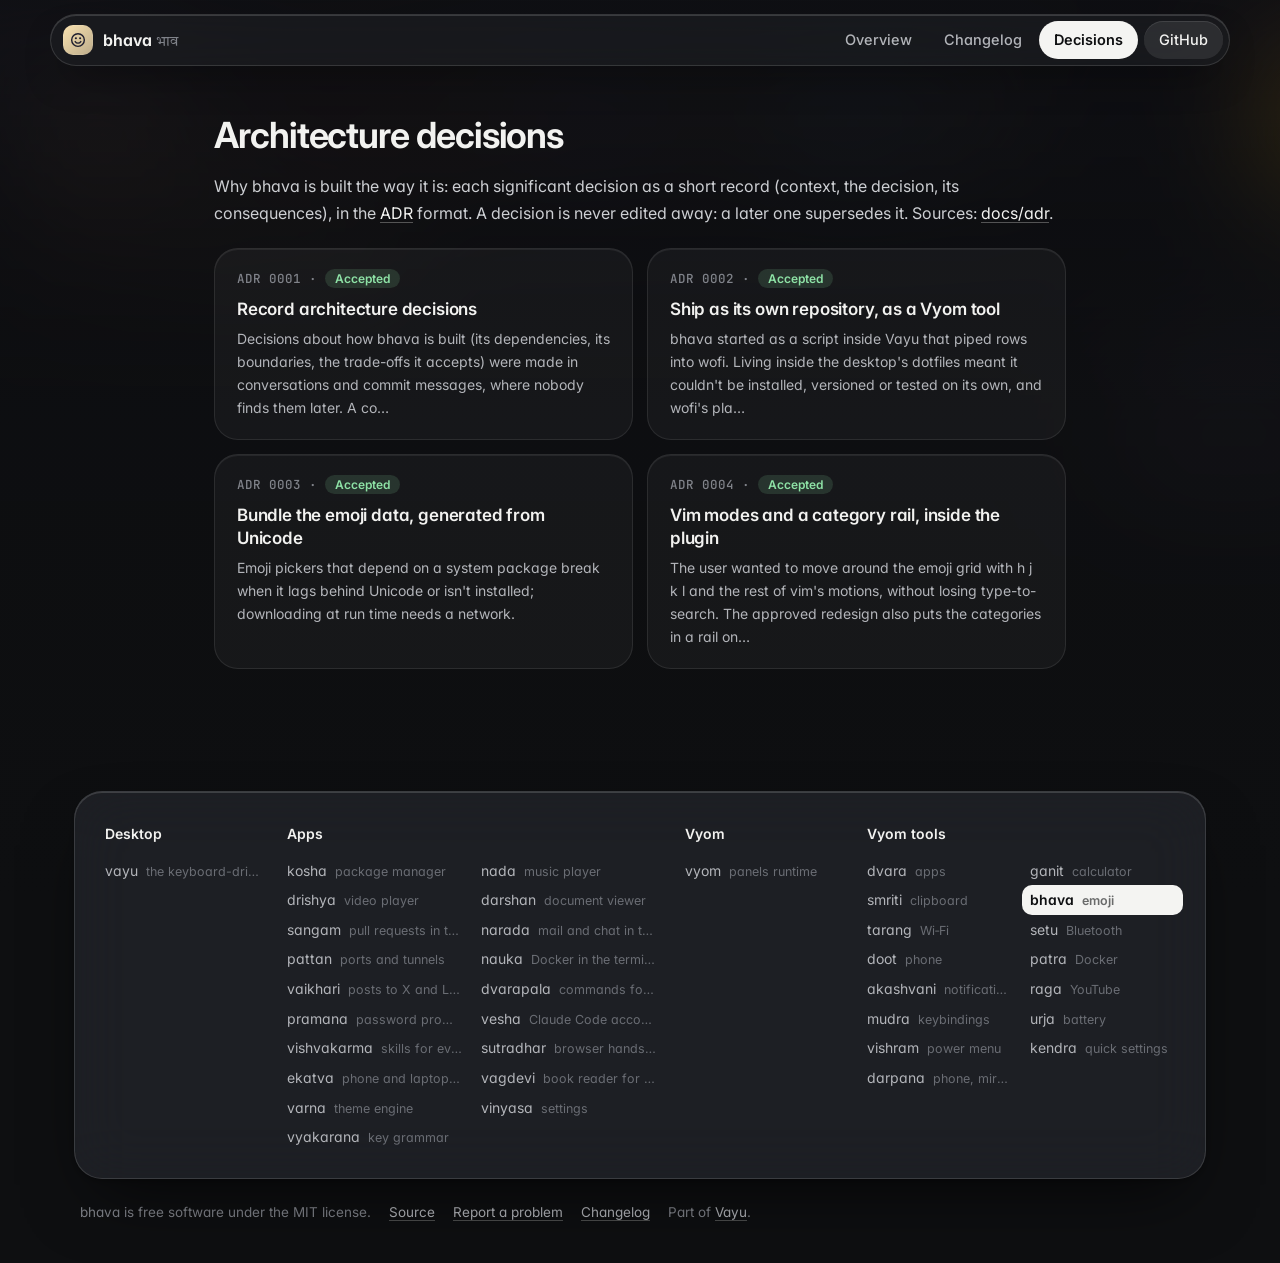
==== commit df0cc7c0: "Website: closer to Vayu's own Spatial site The tool's screenshot blurred behind the page, a centred " ====
--- a/docs/adr/index.html
+++ b/docs/adr/index.html
@@ -10,23 +10,25 @@
 <meta name="theme-color" content="#0e0f11">
 <link rel="icon" href="../assets/logo.svg" type="image/svg+xml">
 <link rel="preconnect" href="https://fonts.googleapis.com">
-<link href="https://fonts.googleapis.com/css2?family=Inter:wght@400;500;600;700;800&family=JetBrains+Mono:wght@400;600&display=swap" rel="stylesheet">
+<link rel="preconnect" href="https://fonts.gstatic.com" crossorigin>
+<link href="https://fonts.googleapis.com/css2?family=Inter:wght@400;500;600;700&family=JetBrains+Mono:wght@400;500;600&family=Tiro+Devanagari+Sanskrit&display=swap" rel="stylesheet">
 <link rel="stylesheet" href="../assets/site.css">
-<style>:root{--tool:#f3d47f;--glow:#f3d47f2e}</style>
+<style>:root{--tool:#f3d47f}.backdrop:before{background-image:url("../assets/screenshots/bhava.png")}</style>
 </head>
-<body>
+<body class="sub">
+<div class="backdrop" aria-hidden="true"></div>
 <header class="top"><div class="in">
 <a class="brand" href="../index.html"><img src="../assets/logo.svg" alt=""><span>bhava <small>भाव</small></span></a>
-<nav><a href="../index.html" class="">Overview</a><a href="../changelog.html" class="">Changelog</a><a href="../adr/index.html" class="on hide">Decisions</a><a class="gh" href="https://github.com/Theyashsawarkar/bhava">GitHub ↗</a></nav></div></header>
+<nav><a href="../index.html" class="">Overview</a><a href="../changelog.html" class="">Changelog</a><a href="../adr/index.html" class="on hide">Decisions</a><a class="gh" href="https://github.com/Theyashsawarkar/bhava">GitHub</a></nav></div></header>
 
-<div class="wrap"><aside class="toc"></aside><article>
+<div class="wrap solo"><article>
 <h2>Architecture decisions</h2><p>Why bhava is built the way it is: each significant decision as a short record (context, the decision, its consequences), in the <a href="https://cognitect.com/blog/2011/11/15/documenting-architecture-decisions">ADR</a> format. A decision is never edited away: a later one supersedes it. Sources: <a href="https://github.com/Theyashsawarkar/bhava/tree/main/docs/adr">docs/adr</a>.</p><div class="cards"><a class="card" href="0001-record-architecture-decisions.html"><div class="n">ADR 0001 · <span class="status accepted">Accepted</span></div><h3>Record architecture decisions</h3><p>Decisions about how bhava is built (its dependencies, its boundaries, the trade-offs it accepts) were made in conversations and commit messages, where nobody finds them later. A co…</p></a><a class="card" href="0002-own-repository-as-a-vyom-tool.html"><div class="n">ADR 0002 · <span class="status accepted">Accepted</span></div><h3>Ship as its own repository, as a Vyom tool</h3><p>bhava started as a script inside Vayu that piped rows into wofi. Living inside the desktop&#x27;s dotfiles meant it couldn&#x27;t be installed, versioned or tested on its own, and wofi&#x27;s pla…</p></a><a class="card" href="0003-bundled-emoji-data.html"><div class="n">ADR 0003 · <span class="status accepted">Accepted</span></div><h3>Bundle the emoji data, generated from Unicode</h3><p>Emoji pickers that depend on a system package break when it lags behind Unicode or isn&#x27;t installed; downloading at run time needs a network.</p></a><a class="card" href="0004-vim-modes-and-category-rail.html"><div class="n">ADR 0004 · <span class="status accepted">Accepted</span></div><h3>Vim modes and a category rail, inside the plugin</h3><p>The user wanted to move around the emoji grid with h j k l and the rest of vim&#x27;s motions, without losing type-to-search. The approved redesign also puts the categories in a rail on…</p></a></div>
 </article></div>
-<footer><div class="in"><div><h4>Desktop</h4><a href="https://vayu.theyashsawarkar.dev/" class="">vayu <span>वायु · the keyboard-driven Wayland desktop</span></a></div><div><h4>Apps</h4><a href="https://kosha.theyashsawarkar.dev/" class="">kosha <span>कोश · package manager</span></a><a href="https://nada.theyashsawarkar.dev/" class="">nada <span>नाद · music player</span></a><a href="https://drishya.theyashsawarkar.dev/" class="">drishya <span>दृश्य · video player</span></a><a href="https://darshan.theyashsawarkar.dev/" class="">darshan <span>दर्शन · document viewer</span></a><a href="https://sangam.theyashsawarkar.dev/" class="">sangam <span>संगम · pull requests in the terminal</span></a><a href="https://narada.theyashsawarkar.dev/" class="">narada <span>नारद · mail and chat in the terminal</span></a><a href="https://pattan.theyashsawarkar.dev/" class="">pattan <span>पत्तन · ports and tunnels</span></a><a href="https://nauka.theyashsawarkar.dev/" class="">nauka <span>नौका · Docker in the terminal</span></a><a href="https://vaikhari.theyashsawarkar.dev/" class="">vaikhari <span>वैखरी · posts to X and LinkedIn</span></a><a href="https://dvarapala.theyashsawarkar.dev/" class="">dvarapala <span>द्वारपाल · commands for AI agents, approved</span></a><a href="https://pramana.theyashsawarkar.dev/" class="">pramana <span>प्रमाण · password prompts</span></a><a href="https://vesha.theyashsawarkar.dev/" class="">vesha <span>वेष · Claude Code accounts</span></a><a href="https://vishvakarma.theyashsawarkar.dev/" class="">vishvakarma <span>विश्वकर्मा · skills for every AI agent</span></a><a href="https://sutradhar.theyashsawarkar.dev/" class="">sutradhar <span>सूत्रधार · browser hands for AI agents</span></a><a href="https://ekatva.theyashsawarkar.dev/" class="">ekatva <span>एकत्व · phone and laptop, linked</span></a><a href="https://vagdevi.theyashsawarkar.dev/" class="">vagdevi <span>वाग्देवी · book reader for Android</span></a><a href="https://varna.theyashsawarkar.dev/" class="">varna <span>वर्ण · theme engine</span></a><a href="https://vinyasa.theyashsawarkar.dev/" class="">vinyasa <span>विन्यास · settings</span></a><a href="https://vyakarana.theyashsawarkar.dev/" class="">vyakarana <span>व्याकरण · key grammar</span></a></div><div><h4>Vyom</h4><a href="https://vyom.theyashsawarkar.dev/" class="">vyom <span>व्योम · panels runtime</span></a></div><div><h4>Vyom tools</h4><a href="https://dvara.theyashsawarkar.dev/" class="">dvara <span>द्वार · apps</span></a><a href="https://ganit.theyashsawarkar.dev/" class="">ganit <span>गणित · calculator</span></a><a href="https://smriti.theyashsawarkar.dev/" class="">smriti <span>स्मृति · clipboard</span></a><a href="https://bhava.theyashsawarkar.dev/" class="me">bhava <span>भाव · emoji</span></a><a href="https://tarang.theyashsawarkar.dev/" class="">tarang <span>तरंग · Wi‑Fi</span></a><a href="https://setu.theyashsawarkar.dev/" class="">setu <span>सेतु · Bluetooth</span></a><a href="https://doot.theyashsawarkar.dev/" class="">doot <span>दूत · phone</span></a><a href="https://patra.theyashsawarkar.dev/" class="">patra <span>पात्र · Docker</span></a><a href="https://akashvani.theyashsawarkar.dev/" class="">akashvani <span>आकाशवाणी · notifications</span></a><a href="https://raga.theyashsawarkar.dev/" class="">raga <span>राग · YouTube</span></a><a href="https://mudra.theyashsawarkar.dev/" class="">mudra <span>मुद्रा · keybindings</span></a><a href="https://urja.theyashsawarkar.dev/" class="">urja <span>ऊर्जा · battery</span></a><a href="https://vishram.theyashsawarkar.dev/" class="">vishram <span>विश्राम · power menu</span></a><a href="https://kendra.theyashsawarkar.dev/" class="">kendra <span>केन्द्र · quick settings</span></a><a href="https://darpana.theyashsawarkar.dev/" class="">darpana <span>दर्पण · phone, mirrored</span></a></div></div>
-<div class="bottom">bhava is free software under the MIT license · <a href="https://github.com/Theyashsawarkar/bhava">source</a> · <a href="https://github.com/Theyashsawarkar/bhava/issues">issues</a> · <a href="../changelog.html">changelog</a> · part of <a href="https://vayu.theyashsawarkar.dev/">Vayu</a></div></footer>
+<footer><div class="in glass"><div class=""><h4>Desktop</h4><div class="list"><a href="https://vayu.theyashsawarkar.dev/" class="">vayu <span>the keyboard-driven Wayland desktop</span></a></div></div><div class="g2"><h4>Apps</h4><div class="list"><a href="https://kosha.theyashsawarkar.dev/" class="">kosha <span>package manager</span></a><a href="https://nada.theyashsawarkar.dev/" class="">nada <span>music player</span></a><a href="https://drishya.theyashsawarkar.dev/" class="">drishya <span>video player</span></a><a href="https://darshan.theyashsawarkar.dev/" class="">darshan <span>document viewer</span></a><a href="https://sangam.theyashsawarkar.dev/" class="">sangam <span>pull requests in the terminal</span></a><a href="https://narada.theyashsawarkar.dev/" class="">narada <span>mail and chat in the terminal</span></a><a href="https://pattan.theyashsawarkar.dev/" class="">pattan <span>ports and tunnels</span></a><a href="https://nauka.theyashsawarkar.dev/" class="">nauka <span>Docker in the terminal</span></a><a href="https://vaikhari.theyashsawarkar.dev/" class="">vaikhari <span>posts to X and LinkedIn</span></a><a href="https://dvarapala.theyashsawarkar.dev/" class="">dvarapala <span>commands for AI agents, approved</span></a><a href="https://pramana.theyashsawarkar.dev/" class="">pramana <span>password prompts</span></a><a href="https://vesha.theyashsawarkar.dev/" class="">vesha <span>Claude Code accounts</span></a><a href="https://vishvakarma.theyashsawarkar.dev/" class="">vishvakarma <span>skills for every AI agent</span></a><a href="https://sutradhar.theyashsawarkar.dev/" class="">sutradhar <span>browser hands for AI agents</span></a><a href="https://ekatva.theyashsawarkar.dev/" class="">ekatva <span>phone and laptop, linked</span></a><a href="https://vagdevi.theyashsawarkar.dev/" class="">vagdevi <span>book reader for Android</span></a><a href="https://varna.theyashsawarkar.dev/" class="">varna <span>theme engine</span></a><a href="https://vinyasa.theyashsawarkar.dev/" class="">vinyasa <span>settings</span></a><a href="https://vyakarana.theyashsawarkar.dev/" class="">vyakarana <span>key grammar</span></a></div></div><div class=""><h4>Vyom</h4><div class="list"><a href="https://vyom.theyashsawarkar.dev/" class="">vyom <span>panels runtime</span></a></div></div><div class="g2"><h4>Vyom tools</h4><div class="list"><a href="https://dvara.theyashsawarkar.dev/" class="">dvara <span>apps</span></a><a href="https://ganit.theyashsawarkar.dev/" class="">ganit <span>calculator</span></a><a href="https://smriti.theyashsawarkar.dev/" class="">smriti <span>clipboard</span></a><a href="https://bhava.theyashsawarkar.dev/" class="me" aria-current="page">bhava <span>emoji</span></a><a href="https://tarang.theyashsawarkar.dev/" class="">tarang <span>Wi‑Fi</span></a><a href="https://setu.theyashsawarkar.dev/" class="">setu <span>Bluetooth</span></a><a href="https://doot.theyashsawarkar.dev/" class="">doot <span>phone</span></a><a href="https://patra.theyashsawarkar.dev/" class="">patra <span>Docker</span></a><a href="https://akashvani.theyashsawarkar.dev/" class="">akashvani <span>notifications</span></a><a href="https://raga.theyashsawarkar.dev/" class="">raga <span>YouTube</span></a><a href="https://mudra.theyashsawarkar.dev/" class="">mudra <span>keybindings</span></a><a href="https://urja.theyashsawarkar.dev/" class="">urja <span>battery</span></a><a href="https://vishram.theyashsawarkar.dev/" class="">vishram <span>power menu</span></a><a href="https://kendra.theyashsawarkar.dev/" class="">kendra <span>quick settings</span></a><a href="https://darpana.theyashsawarkar.dev/" class="">darpana <span>phone, mirrored</span></a></div></div></div>
+<div class="bottom"><span>bhava is free software under the MIT license.</span><a href="https://github.com/Theyashsawarkar/bhava">Source</a><a href="https://github.com/Theyashsawarkar/bhava/issues">Report a problem</a><a href="../changelog.html">Changelog</a><span>Part of <a href="https://vayu.theyashsawarkar.dev/">Vayu</a>.</span></div></footer>
 <script>
-document.querySelectorAll('pre.code').forEach(p=>{const b=document.createElement('button');b.className='copy';b.textContent='Copy';
-b.onclick=()=>{navigator.clipboard.writeText(p.innerText.replace(/^Copy/,'')).then(()=>{b.textContent='Copied';setTimeout(()=>b.textContent='Copy',1200)})};p.appendChild(b)});
+document.querySelectorAll('pre.code').forEach(p=>{const b=document.createElement('button');b.className='copy';b.type='button';b.textContent='Copy';
+b.onclick=()=>{navigator.clipboard.writeText(p.querySelector('code').innerText).then(()=>{b.textContent='Copied';b.classList.add('done');setTimeout(()=>{b.textContent='Copy';b.classList.remove('done')},1400)})};p.appendChild(b)});
 const links=[...document.querySelectorAll('.toc a')];if(links.length){const hs=links.map(a=>document.getElementById(a.hash.slice(1))).filter(Boolean);
 const on=()=>{let cur=hs[0];for(const h of hs){if(h.getBoundingClientRect().top<120)cur=h}links.forEach(a=>a.classList.toggle('on',cur&&a.hash==='#'+cur.id))};
 addEventListener('scroll',on,{passive:true});on()}
--- a/docs/assets/site.css
+++ b/docs/assets/site.css
@@ -1,100 +1,131 @@
-/* Vayu's Spatial look: graphite glass that floats, very round, colour only
-   where it means something. The near-white accent is where you act (links,
-   the main button); the tool's own colour (--tool) is only its signature:
-   the logo's glow, the shloka's line, the release dots. */
+/* Vayu's Spatial look (the same as vayu.theyashsawarkar.dev): graphite
+   glass floating over the tool's own screenshot, blurred far out of focus;
+   very round; where you are is a near-white pill or brighter glass; no
+   glows; colour only where it means something. The tool's own colour
+   (--tool) is only its signature: the release dots. */
 :root{--crust:#0e0f11;--mantle:#141518;--base:#1b1c20;--s0:#2a2c31;--s1:#3a3c42;--ov0:#6a6d74;--ov1:#80838a;
---sub0:#b3b5ba;--sub1:#cdcfd3;--text:#f2f2f0;--accent:#f4f4f2;--green:#8ee2a6;--peach:#f7b07d;--red:#ff9389;--blue:#93c4ff;
---glass:rgba(255,255,255,.045);--rim:rgba(255,255,255,.10);--lit:inset 0 1px 0 rgba(255,255,255,.08);
---ui:"Inter","Segoe UI",system-ui,sans-serif;--mono:"JetBrains Mono","JetBrainsMono Nerd Font",ui-monospace,monospace}
+--sub0:#b3b5ba;--sub1:#cdcfd3;--text:#f2f2f0;--accent:#f4f4f2;--green:#8ee2a6;--peach:#f7b07d;--red:#ff9389;--blue:#93c4ff;--yellow:#f3d47f;
+--glass:rgba(52,54,60,.44);--hi:rgba(255,255,255,.09);--rim:rgba(255,255,255,.13);--lit:inset 0 1px 0 rgba(255,255,255,.15);
+--float:0 30px 70px -24px rgba(0,0,0,.7),0 2px 6px rgba(0,0,0,.25);--blur:blur(28px) saturate(160%);
+--ui:"Inter","Adwaita Sans",system-ui,sans-serif;--mono:"JetBrains Mono","JetBrainsMono Nerd Font",ui-monospace,monospace;
+--sa:"Tiro Devanagari Sanskrit","Noto Serif Devanagari",serif;color-scheme:dark}
 *{box-sizing:border-box}html{scroll-behavior:smooth;scroll-padding-top:96px}
-body{margin:0;background:var(--crust);color:var(--text);font:16px/1.65 var(--ui);-webkit-font-smoothing:antialiased}
-a{color:var(--accent);text-decoration:underline;text-decoration-color:rgba(244,244,242,.28);text-underline-offset:3px}
-a:hover{text-decoration-color:var(--accent)}
+body{margin:0;min-height:100vh;background:var(--crust);color:var(--text);font:16px/1.65 var(--ui);-webkit-font-smoothing:antialiased;font-feature-settings:"cv11","ss01"}
+/* the backdrop: the tool's screenshot, out of focus, fading to graphite */
+.backdrop{position:fixed;inset:0;z-index:-1;overflow:hidden;pointer-events:none}
+.backdrop:before{content:"";position:absolute;inset:-12%;background:center/cover no-repeat;filter:blur(64px) saturate(1.25) brightness(.62);transform:translateZ(0)}
+.backdrop:after{content:"";position:absolute;inset:0;background:linear-gradient(to bottom,rgba(14,15,17,.25),rgba(14,15,17,.8) 60%,var(--crust))}
+.backdrop.none:before{background:radial-gradient(60% 50% at 50% 0%,color-mix(in srgb,var(--tool) 22%,transparent),transparent 70%);filter:none}
+.sub .backdrop:after{background:linear-gradient(to bottom,rgba(14,15,17,.55),rgba(14,15,17,.93) 45%,var(--crust))}
+a{color:var(--accent);text-decoration:underline;text-decoration-color:rgba(244,244,242,.3);text-underline-offset:3px}
+a:hover{text-decoration-color:currentColor}
 code{font:.86em var(--mono);background:rgba(255,255,255,.07);padding:.14em .45em;border-radius:7px;color:var(--sub1)}
+kbd{display:inline-block;min-width:1.7em;padding:.05em .45em;font:500 .8em/1.6 var(--mono);text-align:center;color:var(--text);background:rgba(255,255,255,.08);border:1px solid rgba(255,255,255,.14);border-bottom-width:2px;border-radius:8px}
 img{max-width:100%;height:auto}
-:focus-visible{outline:2px solid var(--accent);outline-offset:3px;border-radius:8px}
-/* nav: a floating glass pill */
-.top{position:sticky;top:12px;z-index:20;padding:0 16px}
-.top .in{max-width:1240px;margin:0 auto;padding:8px 10px 8px 16px;display:flex;align-items:center;gap:22px;
-border-radius:999px;background:rgba(27,28,32,.62);border:1px solid var(--rim);box-shadow:var(--lit),0 18px 40px rgba(0,0,0,.35);
-backdrop-filter:blur(24px) saturate(1.5);-webkit-backdrop-filter:blur(24px) saturate(1.5)}
-.brand{display:flex;align-items:center;gap:10px;font-weight:650;font-size:16.5px;color:var(--text);text-decoration:none}
-.brand img{width:28px;height:28px;border-radius:9px}.brand small{font-weight:500;color:var(--ov1);font-size:13px}
-.top nav{display:flex;gap:4px;margin-left:auto;flex-wrap:wrap}
-.top nav a{color:var(--sub0);padding:6px 14px;border-radius:999px;font-size:14.5px;text-decoration:none}
-.top nav a:hover{background:rgba(255,255,255,.07);color:var(--text)}
-.top nav a.on{background:rgba(255,255,255,.14);color:var(--text);box-shadow:var(--lit)}
-.top nav a.gh{background:var(--accent);color:var(--crust);font-weight:600}.top nav a.gh:hover{background:#fff}
-/* hero: the tool's light in a dark room */
-.hero{position:relative;overflow:hidden;margin-top:-64px;padding-top:64px}
-.hero:before{content:"";position:absolute;inset:-30% -10% auto;height:720px;
-background:radial-gradient(640px 340px at 18% 32%,var(--glow),transparent 70%),radial-gradient(520px 300px at 86% 8%,rgba(255,255,255,.06),transparent 70%);pointer-events:none}
-.hero .in{position:relative;max-width:1240px;margin:0 auto;padding:84px 24px 60px;display:grid;grid-template-columns:minmax(0,1fr) auto;gap:48px;align-items:center}
-.eyebrow{display:inline-flex;align-items:center;gap:8px;font:500 13.5px var(--ui);color:var(--sub1);padding:5px 13px 5px 11px;border-radius:999px;
-background:var(--glass);border:1px solid var(--rim);box-shadow:var(--lit)}
-.eyebrow:before{content:"";width:7px;height:7px;border-radius:50%;background:var(--tool)}
-.hero h1{font-size:clamp(42px,6vw,68px);line-height:1.02;margin:18px 0 8px;letter-spacing:-.035em;font-weight:700}
-.hero .sa{font-size:22px;color:var(--sub1);margin-bottom:22px}.hero .sa span{color:var(--ov1)}
-.hero .shloka{margin:0 0 28px;padding:16px 20px;border-radius:22px;background:var(--glass);border:1px solid var(--rim);box-shadow:var(--lit),inset 3px 0 0 var(--tool);max-width:720px}
-.hero .shloka p{margin:0 0 6px;font-size:18px;line-height:1.6;color:var(--text)}.hero .shloka figcaption{font-size:14px;color:var(--sub0)}.hero .shloka cite{color:var(--ov1);font-style:normal;white-space:nowrap}
-.hero p.lead{font-size:19px;color:var(--sub0);max-width:680px;margin:0 0 28px}
-.cta{display:flex;gap:10px;flex-wrap:wrap}
-.btn{display:inline-flex;align-items:center;gap:8px;padding:11px 20px;border-radius:999px;font-weight:600;font-size:15px;color:var(--text);
-background:rgba(255,255,255,.07);border:1px solid var(--rim);box-shadow:var(--lit);text-decoration:none}
-.btn:hover{background:rgba(255,255,255,.12)}
-.btn.primary{background:var(--accent);color:var(--crust);border-color:transparent;box-shadow:none}.btn.primary:hover{background:#fff}
-.hero .logo{width:184px;height:184px;filter:drop-shadow(0 28px 56px var(--glow))}
-.meta{display:flex;gap:18px;flex-wrap:wrap;margin-top:24px;color:var(--ov1);font-size:14px}.meta b{color:var(--sub1);font-weight:600}
-/* layout */
-.wrap{max-width:1240px;margin:0 auto;padding:44px 24px 88px;display:grid;grid-template-columns:230px minmax(0,1fr);gap:52px}
-.toc{position:sticky;top:96px;align-self:start;max-height:calc(100vh - 116px);overflow:auto;font-size:14px;padding-right:6px}
-.toc b{display:block;font-size:13px;font-weight:600;color:var(--ov1);margin:0 0 10px 12px}
-.toc a{display:block;color:var(--sub0);padding:5px 12px;border-radius:12px;text-decoration:none}
-.toc a.l3{padding-left:24px;font-size:13px;color:var(--ov1)}
-.toc a:hover{color:var(--text);background:rgba(255,255,255,.04)}
-.toc a.on{color:var(--text);background:rgba(255,255,255,.09);box-shadow:var(--lit)}
-article{min-width:0}
-article h2{font-size:30px;letter-spacing:-.02em;margin:60px 0 14px;padding-top:6px;font-weight:650}
-article h2:first-child{margin-top:0}
-article h3{font-size:20px;margin:34px 0 10px;font-weight:600}article h4{font-size:16px;margin:24px 0 8px;color:var(--sub1)}
-article p,article li{color:var(--sub1)}
+:focus-visible{outline:2px solid var(--accent);outline-offset:3px;border-radius:10px}
+.glass{background:var(--glass);-webkit-backdrop-filter:var(--blur);backdrop-filter:var(--blur);border:1px solid var(--rim);box-shadow:var(--lit),var(--float)}
+/* nav: a floating glass capsule; the page you're on is the near-white pill */
+.top{position:sticky;top:0;z-index:20;padding:14px 24px 0}
+.top .in{max-width:1180px;margin:0 auto;padding:6px 6px 6px 10px;display:flex;align-items:center;gap:18px;border-radius:999px;
+background:rgba(30,31,35,.62);-webkit-backdrop-filter:var(--blur);backdrop-filter:var(--blur);border:1px solid var(--rim);box-shadow:var(--lit),0 18px 40px -18px rgba(0,0,0,.7)}
+.brand{display:flex;align-items:center;gap:10px;font-weight:650;font-size:16px;color:var(--text);text-decoration:none;padding:2px 6px 2px 2px;border-radius:999px}
+.brand img{width:30px;height:30px;border-radius:10px}.brand small{font:400 14px var(--sa);color:var(--ov1)}
+.top nav{display:flex;gap:2px;margin-left:auto}
+.top nav a{color:var(--sub0);padding:7px 15px;border-radius:999px;font-size:14.5px;font-weight:500;text-decoration:none;white-space:nowrap;transition:background-color .15s,color .15s}
+.top nav a:hover{background:rgba(255,255,255,.08);color:var(--text)}
+.top nav a.on{background:var(--accent);color:var(--crust);font-weight:600}
+.top nav a.gh{color:var(--text);background:rgba(255,255,255,.09);box-shadow:inset 0 1px 0 rgba(255,255,255,.1);margin-left:4px}.top nav a.gh:hover{background:rgba(255,255,255,.15)}
+/* hero: the logo, the name, the verse, then the tool itself */
+.hero{max-width:860px;margin:0 auto;padding:76px 24px 0;text-align:center}
+.hero .logo{width:104px;height:104px;border-radius:28px;box-shadow:0 26px 50px -18px rgba(0,0,0,.8),0 0 0 1px rgba(255,255,255,.08)}
+.hero h1{font-size:clamp(46px,7vw,76px);line-height:1;margin:26px 0 10px;letter-spacing:-.04em;font-weight:700}
+.hero .sa{font-size:16px;color:var(--sub0)}.hero .sa b{font:400 21px var(--sa);color:var(--sub1);margin-right:6px}.hero .sa i{font-style:normal;color:var(--ov1)}
+.hero p.lead{font-size:19.5px;line-height:1.55;color:var(--sub1);max-width:34em;margin:22px auto 0;text-wrap:pretty}
+.hero .shloka{margin:34px auto 0;max-width:600px}
+.hero .shloka p{margin:0;font:400 21px/1.55 var(--sa);color:var(--text)}
+.hero .shloka figcaption{margin-top:10px;font-size:14.5px;color:var(--sub0);text-wrap:pretty}.hero .shloka cite{display:block;margin-top:2px;color:var(--ov1);font-style:normal;font-size:13px}
+.cta{display:flex;gap:10px;flex-wrap:wrap;justify-content:center;margin-top:32px}
+.btn{display:inline-flex;align-items:center;gap:8px;padding:12px 22px;border-radius:999px;font-weight:600;font-size:15px;color:var(--text);
+background:rgba(255,255,255,.08);border:1px solid var(--rim);box-shadow:var(--lit);-webkit-backdrop-filter:var(--blur);backdrop-filter:var(--blur);text-decoration:none;transition:background-color .15s}
+.btn:hover{background:rgba(255,255,255,.14)}
+.btn.primary{background:var(--accent);color:var(--crust);border-color:transparent;box-shadow:0 10px 30px -12px rgba(0,0,0,.6)}.btn.primary:hover{background:#fff}
+.meta{display:flex;gap:6px;flex-wrap:wrap;justify-content:center;margin-top:20px;font-size:13.5px;color:var(--ov1)}
+.meta span{padding:4px 12px;border-radius:999px;border:1px solid rgba(255,255,255,.09)}.meta b{color:var(--sub1);font-weight:600}
+.shot{max-width:1180px;margin:56px auto 0;padding:0 24px;display:flex;gap:22px;justify-content:center;align-items:flex-start}
+.shot img{display:block;border-radius:26px;border:1px solid var(--rim);background:var(--base);box-shadow:0 0 0 6px rgba(255,255,255,.04),0 50px 110px -30px rgba(0,0,0,.85)}
+.shot.many img{flex:1 1 0;min-width:0;max-width:300px;border-radius:30px}
+.shot figcaption{display:none}
+/* layout: a glass "On this page" panel beside the article */
+.wrap{max-width:1180px;margin:0 auto;padding:72px 24px 40px;display:grid;grid-template-columns:240px minmax(0,1fr);gap:56px}
+.sub .wrap{padding-top:48px}
+.wrap.solo{grid-template-columns:minmax(0,1fr);max-width:900px}.wrap.solo article{max-width:none}
+.adrmeta+h2{border-top:0;padding-top:0;margin-top:10px;font-size:36px;letter-spacing:-.03em}
+article>h2:first-child{font-size:36px;letter-spacing:-.03em}
+.toc{position:sticky;top:92px;align-self:start;max-height:calc(100vh - 112px);overflow:auto;scrollbar-width:thin;scrollbar-color:rgba(255,255,255,.15) transparent;
+padding:14px 8px 10px;border-radius:24px;background:rgba(30,31,35,.6);-webkit-backdrop-filter:var(--blur);backdrop-filter:var(--blur);border:1px solid var(--rim);box-shadow:var(--lit),0 24px 50px -24px rgba(0,0,0,.7)}
+.toc:empty{display:none}
+.toc b{display:block;font-size:13px;font-weight:600;color:var(--ov1);margin:0 12px 6px}
+.toc a{display:block;color:var(--sub0);padding:6px 12px;border-radius:14px;font-size:13.5px;line-height:1.4;text-decoration:none;transition:background-color .15s,color .15s}
+.toc a.l3{padding:4px 12px 4px 24px;font-size:12.5px;color:var(--ov1)}
+.toc a:hover{color:var(--text);background:rgba(255,255,255,.06)}
+.toc a.on{color:var(--text);background:rgba(255,255,255,.11);box-shadow:inset 0 1px 0 rgba(255,255,255,.12),inset 0 0 0 1px rgba(255,255,255,.08)}
+article{min-width:0;max-width:820px}
+article h2{font-size:28px;line-height:1.2;letter-spacing:-.022em;margin:64px 0 14px;padding-top:28px;border-top:1px solid rgba(255,255,255,.08);font-weight:650}
+article>h2:first-child,article>section:first-child h2{margin-top:0;padding-top:0;border-top:0}
+article h3{font-size:19px;margin:34px 0 10px;font-weight:600;letter-spacing:-.01em}article h4{font-size:16px;margin:24px 0 8px;color:var(--sub1)}
+article p,article li{color:var(--sub1);overflow-wrap:anywhere}article strong{color:var(--text);font-weight:600}
 article .anchor{opacity:0;margin-left:-22px;width:22px;display:inline-block;color:var(--ov0);text-decoration:none}
 article h2:hover .anchor,article h3:hover .anchor{opacity:1}
-article ul,article ol{padding-left:22px}article li{margin:5px 0}
-article img{border-radius:22px;border:1px solid var(--rim);box-shadow:0 24px 60px rgba(0,0,0,.35)}
+article ul,article ol{padding-left:22px}article li{margin:5px 0}article li::marker{color:var(--ov0)}
+article img{border-radius:22px;border:1px solid var(--rim);box-shadow:0 30px 70px -28px rgba(0,0,0,.85)}
 article p[align=center]{text-align:center}article p[align=center] img{margin:6px 0}
-article blockquote{margin:22px 0;padding:16px 22px;background:var(--glass);border:1px solid var(--rim);box-shadow:var(--lit);border-radius:22px}
-article blockquote p{margin:0;color:var(--sub0)}
-pre.code{position:relative;background:rgba(0,0,0,.28);border:1px solid var(--rim);box-shadow:var(--lit);border-radius:20px;padding:18px 20px;overflow:auto;font:13.5px/1.65 var(--mono);color:var(--sub1)}
+article blockquote{margin:22px 0;padding:14px 20px;background:rgba(255,255,255,.04);border:1px solid rgba(255,255,255,.08);box-shadow:inset 0 1px 0 rgba(255,255,255,.06);border-radius:20px}
+article blockquote p{margin:.2em 0;color:var(--sub0)}
+pre.code{position:relative;background:rgba(10,11,13,.6);border:1px solid rgba(255,255,255,.08);border-radius:18px;padding:18px 20px;overflow:auto;font:13.5px/1.65 var(--mono);color:var(--sub1)}
 pre.code code{background:none;padding:0;font-size:inherit;color:inherit}
-pre.code .copy{position:absolute;top:10px;right:10px;font:600 12px var(--ui);padding:5px 12px;border-radius:999px;border:0;background:rgba(255,255,255,.1);color:var(--text);cursor:pointer;opacity:0;transition:opacity .15s}
-pre.code:hover .copy,pre.code .copy:focus-visible{opacity:1}
-.table{overflow:auto;margin:16px 0;border:1px solid var(--rim);border-radius:20px;background:var(--glass);box-shadow:var(--lit)}
+pre.code .copy{position:absolute;top:10px;right:10px;font:600 12.5px var(--ui);padding:5px 13px;border-radius:999px;border:1px solid rgba(255,255,255,.12);background:rgba(255,255,255,.08);color:var(--sub1);cursor:pointer;opacity:0;transition:opacity .15s,background-color .15s}
+pre.code:hover .copy,pre.code .copy:focus-visible{opacity:1}pre.code .copy:hover{background:var(--accent);color:var(--crust)}
+pre.code .copy.done{background:var(--green);color:var(--crust);border-color:transparent;opacity:1}
+.table{overflow:auto;margin:18px 0 22px;border:1px solid rgba(255,255,255,.09);border-radius:20px;background:rgba(255,255,255,.035)}
 table{border-collapse:collapse;width:100%;font-size:14.5px}
-th{text-align:left;color:var(--sub1);font-weight:600;padding:11px 16px;border-bottom:1px solid var(--rim);background:rgba(255,255,255,.03)}
-td{padding:10px 16px;border-bottom:1px solid rgba(255,255,255,.06);color:var(--sub1);vertical-align:top}tr:last-child td{border-bottom:0}
+th{text-align:left;color:var(--ov1);font-size:13px;font-weight:600;padding:12px 16px;border-bottom:1px solid rgba(255,255,255,.08);white-space:nowrap}
+td{padding:11px 16px;border-top:1px solid rgba(255,255,255,.05);color:var(--sub1);vertical-align:top}tbody tr:first-child td{border-top:0}
 td code{white-space:nowrap}
-/* changelog */
-.release{position:relative;padding:0 0 10px 30px;border-left:1px solid var(--s1);margin-left:6px}
-.release:before{content:"";position:absolute;left:-6px;top:11px;width:11px;height:11px;border-radius:50%;background:var(--tool);box-shadow:0 0 0 4px var(--crust)}
-.release h2{margin-top:0;font-size:24px}.release h2 .date{font:500 14px var(--mono);color:var(--ov1);margin-left:10px}
-.release .tag{font:600 12px var(--mono);padding:2px 10px;border-radius:999px;background:rgba(255,255,255,.08);color:var(--text);margin-left:8px;vertical-align:3px}
-/* adr */
-.cards{display:grid;grid-template-columns:repeat(auto-fill,minmax(300px,1fr));gap:14px;margin:18px 0}
-.card{display:block;background:var(--glass);border:1px solid var(--rim);box-shadow:var(--lit);border-radius:24px;padding:20px 22px;color:var(--text);text-decoration:none;transition:background .15s,border-color .15s}
-.card:hover{background:rgba(255,255,255,.075);border-color:rgba(255,255,255,.2)}
-.card .n{font:600 12px var(--mono);color:var(--ov1)}.card h3{margin:6px 0 6px;font-size:17px}.card p{margin:0;color:var(--sub0);font-size:14px}
+/* changelog: each release a glass card on a thread */
+.release{position:relative;margin:0 0 18px 22px;padding:22px 26px 10px;border-radius:24px;background:rgba(255,255,255,.035);border:1px solid rgba(255,255,255,.08);box-shadow:inset 0 1px 0 rgba(255,255,255,.07)}
+.release:before{content:"";position:absolute;left:-23px;top:0;bottom:-18px;width:1px;background:rgba(255,255,255,.1)}
+.release:after{content:"";position:absolute;left:-28px;top:30px;width:11px;height:11px;border-radius:50%;background:var(--tool);box-shadow:0 0 0 4px var(--crust)}
+.release:last-child:before{bottom:auto;height:30px}
+.release h2{margin:0 0 6px;padding:0;border:0;font-size:22px;display:flex;align-items:baseline;flex-wrap:wrap;gap:4px 12px}
+.release h2 .date{font:500 13.5px var(--mono);color:var(--ov1)}
+.release .tag{font:600 12.5px var(--ui);padding:3px 11px;border-radius:999px;background:rgba(255,255,255,.08);color:var(--sub1);text-decoration:none;margin-left:auto}
+.release .tag:hover{background:rgba(255,255,255,.14);color:var(--text)}
+.release h3{font-size:15px;color:var(--sub0);margin:18px 0 6px}
+/* decisions */
+.cards{display:grid;grid-template-columns:repeat(auto-fill,minmax(min(300px,100%),1fr));gap:14px;margin:22px 0}
+.card{display:block;background:rgba(255,255,255,.04);border:1px solid rgba(255,255,255,.09);box-shadow:inset 0 1px 0 rgba(255,255,255,.07);border-radius:24px;padding:20px 22px;color:var(--text);text-decoration:none;transition:background-color .15s,border-color .15s}
+.card:hover{background:var(--hi);border-color:rgba(255,255,255,.18)}
+.card .n{font:500 12.5px var(--mono);color:var(--ov1);display:flex;gap:8px;align-items:center}.card h3{margin:10px 0 6px;font-size:17px;line-height:1.35}.card p{margin:0;color:var(--sub0);font-size:14px}
 .status{display:inline-block;font:600 12px var(--ui);padding:2px 10px;border-radius:999px;background:rgba(142,226,166,.14);color:var(--green)}
 .status.superseded,.status.deprecated{background:rgba(247,176,125,.14);color:var(--peach)}.status.proposed{background:rgba(147,196,255,.14);color:var(--blue)}
-/* footer */
-footer{border-top:1px solid rgba(255,255,255,.06);background:var(--mantle)}
-footer .in{max-width:1240px;margin:0 auto;padding:48px 24px;display:grid;grid-template-columns:repeat(auto-fit,minmax(200px,1fr));gap:28px}
-footer h4{margin:0 0 10px;font-size:13.5px;font-weight:600;color:var(--sub0)}
-footer a{display:flex;gap:8px;align-items:baseline;color:var(--sub0);font-size:14px;padding:2px 0;text-decoration:none}footer a:hover{color:var(--text)}footer a span{color:var(--ov0);font-size:12.5px}
-footer a.me{color:var(--text);font-weight:600}
-footer .bottom{max-width:1240px;margin:0 auto;padding:0 24px 32px;color:var(--ov0);font-size:13px}
-footer .bottom a{display:inline;padding:0;font-size:13px;text-decoration:underline}
-@media(max-width:900px){.wrap{grid-template-columns:1fr}.toc{display:none}.hero .in{grid-template-columns:1fr}.hero .logo{width:112px;height:112px;order:-1}
-.top nav a:not(.gh){padding:6px 9px}}
-@media(max-width:560px){.top{padding:0 10px}.top .in{gap:10px;padding-left:12px}.brand small{display:none}.top nav a.hide{display:none}.hero .in{padding:52px 16px 36px}.wrap{padding:28px 16px 64px}}
+.adrmeta{display:flex;gap:10px;align-items:center;font:13px var(--mono);color:var(--ov1);margin:0 0 6px}
+.back{display:flex;gap:10px;margin-top:44px}.back a{text-decoration:none}
+/* footer: the family, in one glass panel */
+footer{max-width:1180px;margin:60px auto 0;padding:0 24px 40px}
+footer .in{display:grid;grid-template-columns:1fr 2.4fr 1fr 2fr;gap:28px;padding:30px 30px 26px;border-radius:28px}
+footer h4{margin:0 0 10px;font-size:14px;font-weight:600;color:var(--text)}
+footer .list{display:grid;gap:0 18px}footer .g2 .list{grid-template-columns:1fr 1fr}
+footer a{display:flex;gap:8px;align-items:baseline;color:var(--sub0);font-size:14px;padding:3px 8px;margin:0 -8px;border-radius:10px;text-decoration:none;min-width:0}
+footer a:hover{color:var(--text);background:rgba(255,255,255,.06)}footer a span{color:var(--ov0);font-size:12.5px;white-space:nowrap;overflow:hidden;text-overflow:ellipsis}
+footer a.me{color:var(--crust);background:var(--accent);font-weight:600}footer a.me span{color:rgba(14,15,17,.6)}
+footer .bottom{display:flex;flex-wrap:wrap;gap:6px 18px;padding:22px 6px 0;color:var(--ov1);font-size:13.5px}
+footer .bottom a{display:inline;padding:0;margin:0;font-size:13.5px;color:var(--sub0);text-decoration:underline;text-decoration-color:rgba(255,255,255,.25)}footer .bottom a:hover{background:none}
+@media(max-width:1000px){footer .in{grid-template-columns:1fr 1fr}}
+@media(max-width:900px){.wrap{grid-template-columns:1fr;gap:28px}.toc{display:none}}
+@media(max-width:640px){.top{padding:10px 10px 0}.top .in{gap:6px;padding-left:6px}.brand small,.brand span{display:none}
+.top nav{overflow-x:auto;scrollbar-width:none}.top nav::-webkit-scrollbar{display:none}.top nav a{padding:7px 11px;font-size:14px}.top nav a.hide{display:none}
+.hero{padding:44px 16px 0}.hero .logo{width:84px;height:84px;border-radius:23px}.hero p.lead{font-size:17px}.hero .shloka p{font-size:18.5px}
+.shot{margin-top:36px;padding:0 16px;gap:10px}.shot img{border-radius:16px}.shot.many img{border-radius:18px}
+.wrap{padding:52px 16px 32px}article h2{font-size:23px}.release{margin-left:14px;padding:18px 18px 8px}.release:before{left:-15px}.release:after{left:-20px}
+footer{padding:0 16px 32px}footer .in{grid-template-columns:1fr;padding:22px 20px}footer .g2 .list{grid-template-columns:1fr}}
 @media(prefers-reduced-motion:reduce){html{scroll-behavior:auto}*{transition:none!important}}
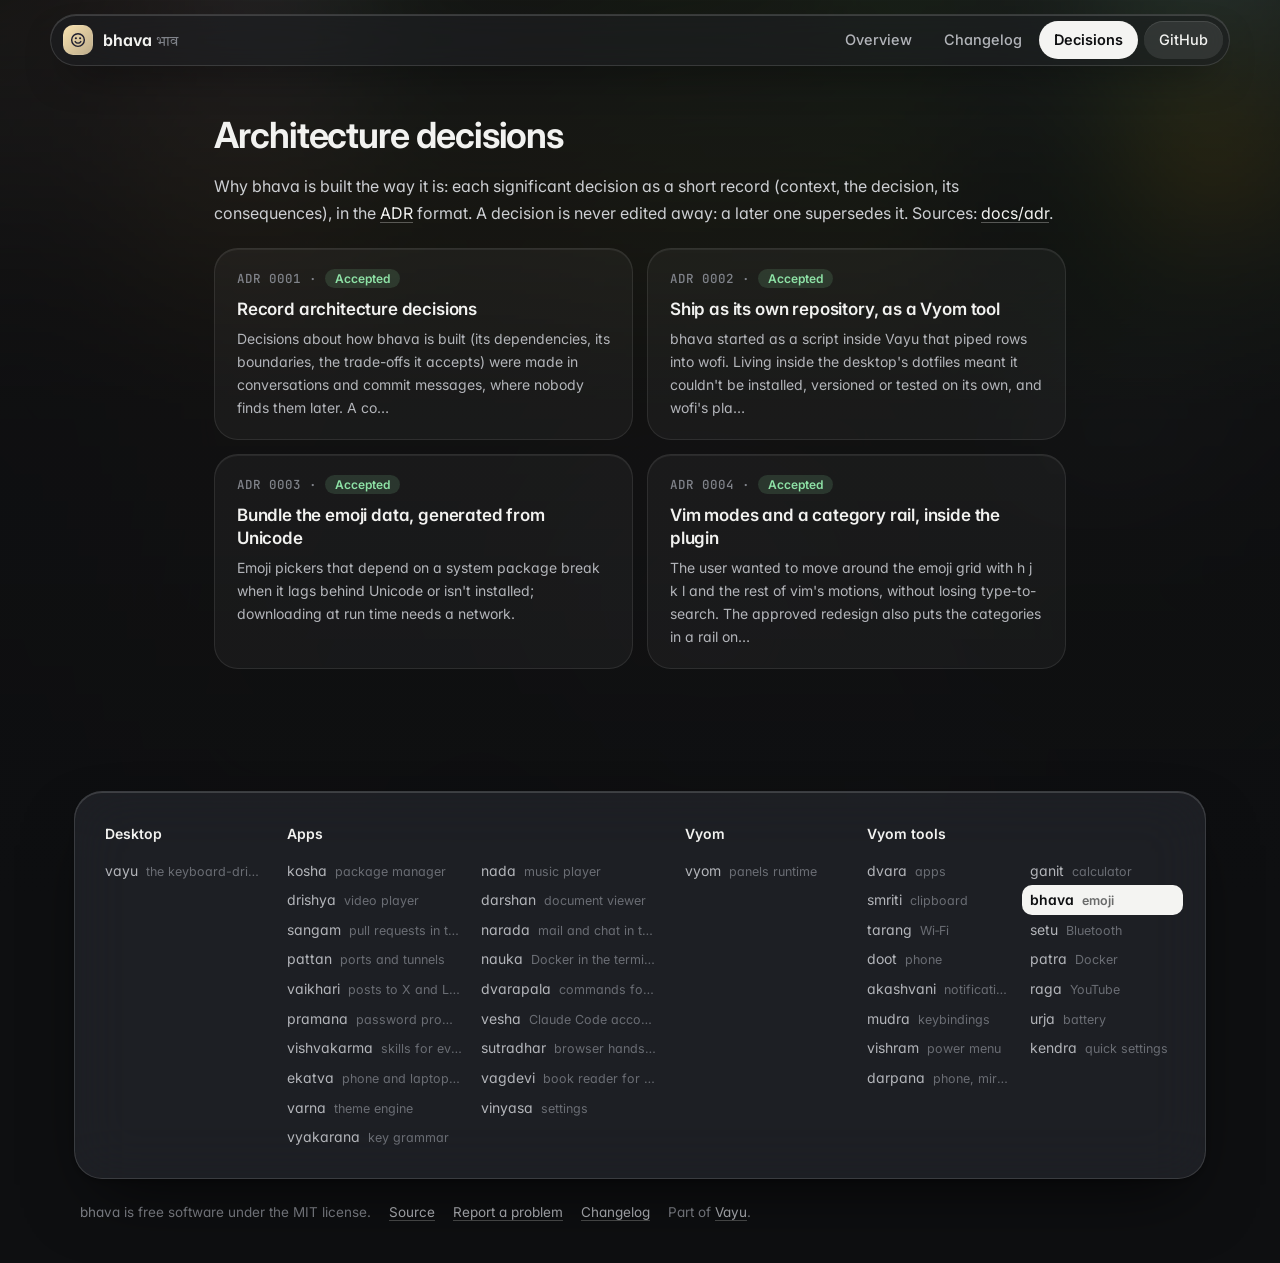
==== commit ceeb5528: "New screenshots in the Spatial look, with made-up demo data Co-Authored-By: Claude Opus 5.5 <noreply" ====
--- a/docs/adr/index.html
+++ b/docs/adr/index.html
@@ -13,7 +13,7 @@
 <link rel="preconnect" href="https://fonts.gstatic.com" crossorigin>
 <link href="https://fonts.googleapis.com/css2?family=Inter:wght@400;500;600;700&family=JetBrains+Mono:wght@400;500;600&family=Tiro+Devanagari+Sanskrit&display=swap" rel="stylesheet">
 <link rel="stylesheet" href="../assets/site.css">
-<style>:root{--tool:#f3d47f}.backdrop:before{background-image:url("../assets/screenshots/bhava.png")}</style>
+<style>:root{--tool:#f3d47f}.backdrop:before{background-image:url("../assets/screenshots/bhava.webp")}</style>
 </head>
 <body class="sub">
 <div class="backdrop" aria-hidden="true"></div>
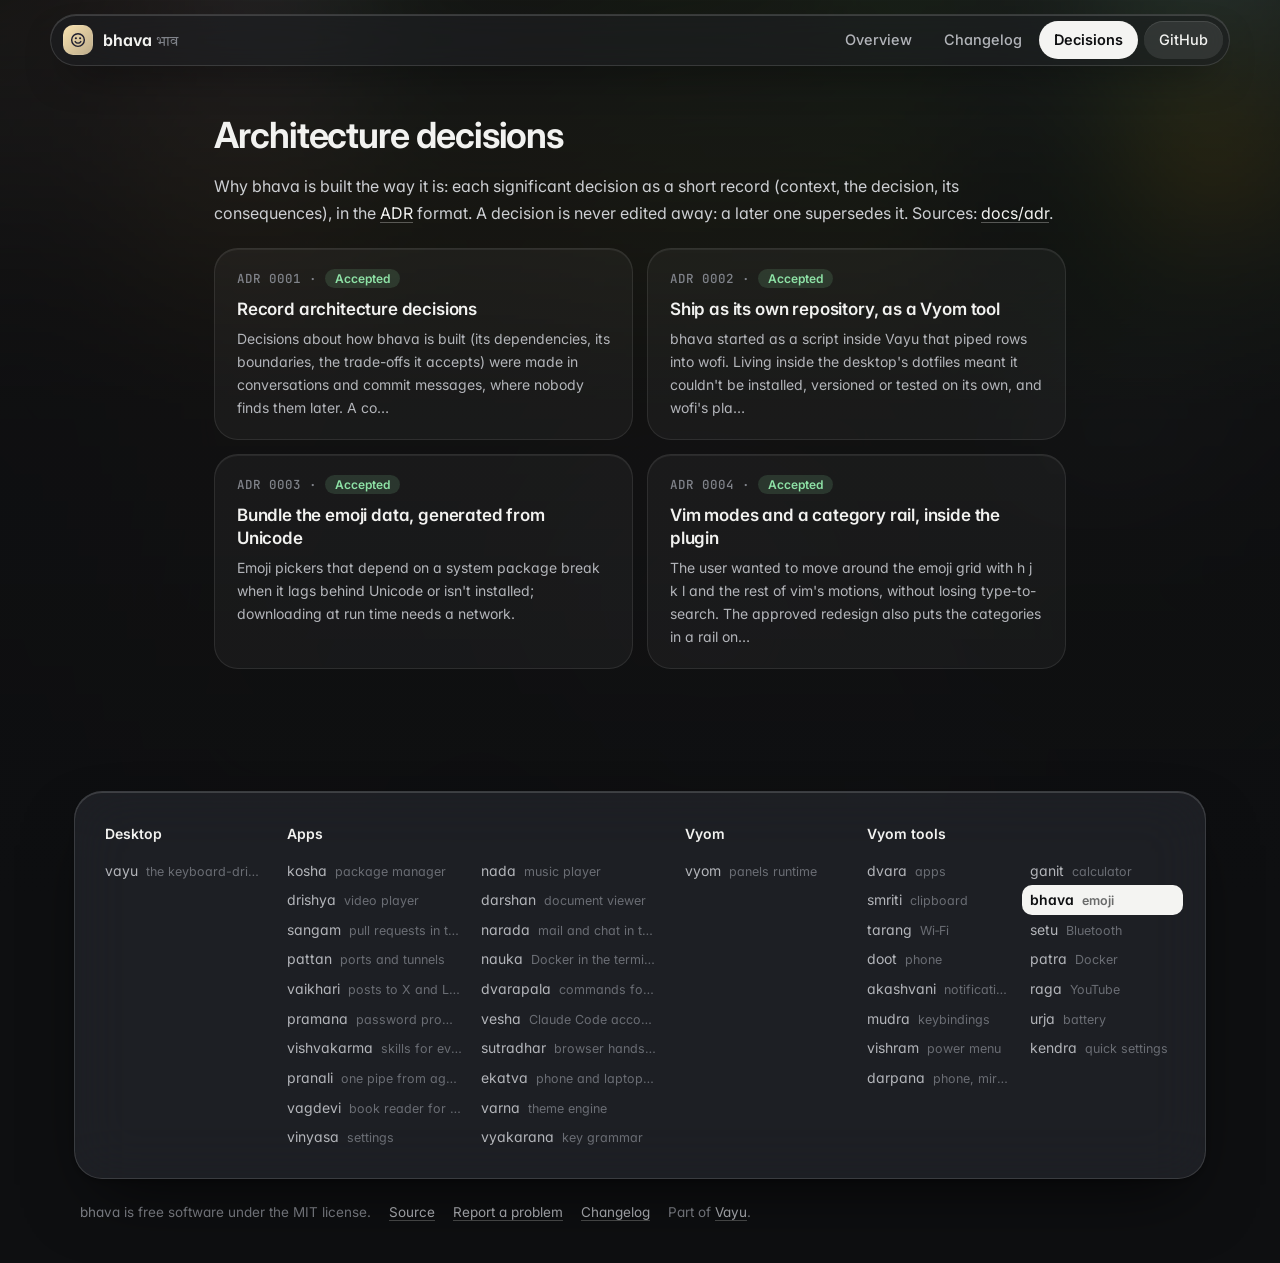
==== commit 1869d072: "Website: pranali in the family list; build-site.py passes ruff Co-Authored-By: Claude Opus 5.5 <nore" ====
--- a/docs/adr/index.html
+++ b/docs/adr/index.html
@@ -24,7 +24,7 @@
 <div class="wrap solo"><article>
 <h2>Architecture decisions</h2><p>Why bhava is built the way it is: each significant decision as a short record (context, the decision, its consequences), in the <a href="https://cognitect.com/blog/2011/11/15/documenting-architecture-decisions">ADR</a> format. A decision is never edited away: a later one supersedes it. Sources: <a href="https://github.com/Theyashsawarkar/bhava/tree/main/docs/adr">docs/adr</a>.</p><div class="cards"><a class="card" href="0001-record-architecture-decisions.html"><div class="n">ADR 0001 · <span class="status accepted">Accepted</span></div><h3>Record architecture decisions</h3><p>Decisions about how bhava is built (its dependencies, its boundaries, the trade-offs it accepts) were made in conversations and commit messages, where nobody finds them later. A co…</p></a><a class="card" href="0002-own-repository-as-a-vyom-tool.html"><div class="n">ADR 0002 · <span class="status accepted">Accepted</span></div><h3>Ship as its own repository, as a Vyom tool</h3><p>bhava started as a script inside Vayu that piped rows into wofi. Living inside the desktop&#x27;s dotfiles meant it couldn&#x27;t be installed, versioned or tested on its own, and wofi&#x27;s pla…</p></a><a class="card" href="0003-bundled-emoji-data.html"><div class="n">ADR 0003 · <span class="status accepted">Accepted</span></div><h3>Bundle the emoji data, generated from Unicode</h3><p>Emoji pickers that depend on a system package break when it lags behind Unicode or isn&#x27;t installed; downloading at run time needs a network.</p></a><a class="card" href="0004-vim-modes-and-category-rail.html"><div class="n">ADR 0004 · <span class="status accepted">Accepted</span></div><h3>Vim modes and a category rail, inside the plugin</h3><p>The user wanted to move around the emoji grid with h j k l and the rest of vim&#x27;s motions, without losing type-to-search. The approved redesign also puts the categories in a rail on…</p></a></div>
 </article></div>
-<footer><div class="in glass"><div class=""><h4>Desktop</h4><div class="list"><a href="https://vayu.theyashsawarkar.dev/" class="">vayu <span>the keyboard-driven Wayland desktop</span></a></div></div><div class="g2"><h4>Apps</h4><div class="list"><a href="https://kosha.theyashsawarkar.dev/" class="">kosha <span>package manager</span></a><a href="https://nada.theyashsawarkar.dev/" class="">nada <span>music player</span></a><a href="https://drishya.theyashsawarkar.dev/" class="">drishya <span>video player</span></a><a href="https://darshan.theyashsawarkar.dev/" class="">darshan <span>document viewer</span></a><a href="https://sangam.theyashsawarkar.dev/" class="">sangam <span>pull requests in the terminal</span></a><a href="https://narada.theyashsawarkar.dev/" class="">narada <span>mail and chat in the terminal</span></a><a href="https://pattan.theyashsawarkar.dev/" class="">pattan <span>ports and tunnels</span></a><a href="https://nauka.theyashsawarkar.dev/" class="">nauka <span>Docker in the terminal</span></a><a href="https://vaikhari.theyashsawarkar.dev/" class="">vaikhari <span>posts to X and LinkedIn</span></a><a href="https://dvarapala.theyashsawarkar.dev/" class="">dvarapala <span>commands for AI agents, approved</span></a><a href="https://pramana.theyashsawarkar.dev/" class="">pramana <span>password prompts</span></a><a href="https://vesha.theyashsawarkar.dev/" class="">vesha <span>Claude Code accounts</span></a><a href="https://vishvakarma.theyashsawarkar.dev/" class="">vishvakarma <span>skills for every AI agent</span></a><a href="https://sutradhar.theyashsawarkar.dev/" class="">sutradhar <span>browser hands for AI agents</span></a><a href="https://ekatva.theyashsawarkar.dev/" class="">ekatva <span>phone and laptop, linked</span></a><a href="https://vagdevi.theyashsawarkar.dev/" class="">vagdevi <span>book reader for Android</span></a><a href="https://varna.theyashsawarkar.dev/" class="">varna <span>theme engine</span></a><a href="https://vinyasa.theyashsawarkar.dev/" class="">vinyasa <span>settings</span></a><a href="https://vyakarana.theyashsawarkar.dev/" class="">vyakarana <span>key grammar</span></a></div></div><div class=""><h4>Vyom</h4><div class="list"><a href="https://vyom.theyashsawarkar.dev/" class="">vyom <span>panels runtime</span></a></div></div><div class="g2"><h4>Vyom tools</h4><div class="list"><a href="https://dvara.theyashsawarkar.dev/" class="">dvara <span>apps</span></a><a href="https://ganit.theyashsawarkar.dev/" class="">ganit <span>calculator</span></a><a href="https://smriti.theyashsawarkar.dev/" class="">smriti <span>clipboard</span></a><a href="https://bhava.theyashsawarkar.dev/" class="me" aria-current="page">bhava <span>emoji</span></a><a href="https://tarang.theyashsawarkar.dev/" class="">tarang <span>Wi‑Fi</span></a><a href="https://setu.theyashsawarkar.dev/" class="">setu <span>Bluetooth</span></a><a href="https://doot.theyashsawarkar.dev/" class="">doot <span>phone</span></a><a href="https://patra.theyashsawarkar.dev/" class="">patra <span>Docker</span></a><a href="https://akashvani.theyashsawarkar.dev/" class="">akashvani <span>notifications</span></a><a href="https://raga.theyashsawarkar.dev/" class="">raga <span>YouTube</span></a><a href="https://mudra.theyashsawarkar.dev/" class="">mudra <span>keybindings</span></a><a href="https://urja.theyashsawarkar.dev/" class="">urja <span>battery</span></a><a href="https://vishram.theyashsawarkar.dev/" class="">vishram <span>power menu</span></a><a href="https://kendra.theyashsawarkar.dev/" class="">kendra <span>quick settings</span></a><a href="https://darpana.theyashsawarkar.dev/" class="">darpana <span>phone, mirrored</span></a></div></div></div>
+<footer><div class="in glass"><div class=""><h4>Desktop</h4><div class="list"><a href="https://vayu.theyashsawarkar.dev/" class="">vayu <span>the keyboard-driven Wayland desktop</span></a></div></div><div class="g2"><h4>Apps</h4><div class="list"><a href="https://kosha.theyashsawarkar.dev/" class="">kosha <span>package manager</span></a><a href="https://nada.theyashsawarkar.dev/" class="">nada <span>music player</span></a><a href="https://drishya.theyashsawarkar.dev/" class="">drishya <span>video player</span></a><a href="https://darshan.theyashsawarkar.dev/" class="">darshan <span>document viewer</span></a><a href="https://sangam.theyashsawarkar.dev/" class="">sangam <span>pull requests in the terminal</span></a><a href="https://narada.theyashsawarkar.dev/" class="">narada <span>mail and chat in the terminal</span></a><a href="https://pattan.theyashsawarkar.dev/" class="">pattan <span>ports and tunnels</span></a><a href="https://nauka.theyashsawarkar.dev/" class="">nauka <span>Docker in the terminal</span></a><a href="https://vaikhari.theyashsawarkar.dev/" class="">vaikhari <span>posts to X and LinkedIn</span></a><a href="https://dvarapala.theyashsawarkar.dev/" class="">dvarapala <span>commands for AI agents, approved</span></a><a href="https://pramana.theyashsawarkar.dev/" class="">pramana <span>password prompts</span></a><a href="https://vesha.theyashsawarkar.dev/" class="">vesha <span>Claude Code accounts</span></a><a href="https://vishvakarma.theyashsawarkar.dev/" class="">vishvakarma <span>skills for every AI agent</span></a><a href="https://sutradhar.theyashsawarkar.dev/" class="">sutradhar <span>browser hands for AI agents</span></a><a href="https://pranali.theyashsawarkar.dev/" class="">pranali <span>one pipe from agents to tools</span></a><a href="https://ekatva.theyashsawarkar.dev/" class="">ekatva <span>phone and laptop, linked</span></a><a href="https://vagdevi.theyashsawarkar.dev/" class="">vagdevi <span>book reader for Android</span></a><a href="https://varna.theyashsawarkar.dev/" class="">varna <span>theme engine</span></a><a href="https://vinyasa.theyashsawarkar.dev/" class="">vinyasa <span>settings</span></a><a href="https://vyakarana.theyashsawarkar.dev/" class="">vyakarana <span>key grammar</span></a></div></div><div class=""><h4>Vyom</h4><div class="list"><a href="https://vyom.theyashsawarkar.dev/" class="">vyom <span>panels runtime</span></a></div></div><div class="g2"><h4>Vyom tools</h4><div class="list"><a href="https://dvara.theyashsawarkar.dev/" class="">dvara <span>apps</span></a><a href="https://ganit.theyashsawarkar.dev/" class="">ganit <span>calculator</span></a><a href="https://smriti.theyashsawarkar.dev/" class="">smriti <span>clipboard</span></a><a href="https://bhava.theyashsawarkar.dev/" class="me" aria-current="page">bhava <span>emoji</span></a><a href="https://tarang.theyashsawarkar.dev/" class="">tarang <span>Wi‑Fi</span></a><a href="https://setu.theyashsawarkar.dev/" class="">setu <span>Bluetooth</span></a><a href="https://doot.theyashsawarkar.dev/" class="">doot <span>phone</span></a><a href="https://patra.theyashsawarkar.dev/" class="">patra <span>Docker</span></a><a href="https://akashvani.theyashsawarkar.dev/" class="">akashvani <span>notifications</span></a><a href="https://raga.theyashsawarkar.dev/" class="">raga <span>YouTube</span></a><a href="https://mudra.theyashsawarkar.dev/" class="">mudra <span>keybindings</span></a><a href="https://urja.theyashsawarkar.dev/" class="">urja <span>battery</span></a><a href="https://vishram.theyashsawarkar.dev/" class="">vishram <span>power menu</span></a><a href="https://kendra.theyashsawarkar.dev/" class="">kendra <span>quick settings</span></a><a href="https://darpana.theyashsawarkar.dev/" class="">darpana <span>phone, mirrored</span></a></div></div></div>
 <div class="bottom"><span>bhava is free software under the MIT license.</span><a href="https://github.com/Theyashsawarkar/bhava">Source</a><a href="https://github.com/Theyashsawarkar/bhava/issues">Report a problem</a><a href="../changelog.html">Changelog</a><span>Part of <a href="https://vayu.theyashsawarkar.dev/">Vayu</a>.</span></div></footer>
 <script>
 document.querySelectorAll('pre.code').forEach(p=>{const b=document.createElement('button');b.className='copy';b.type='button';b.textContent='Copy';
